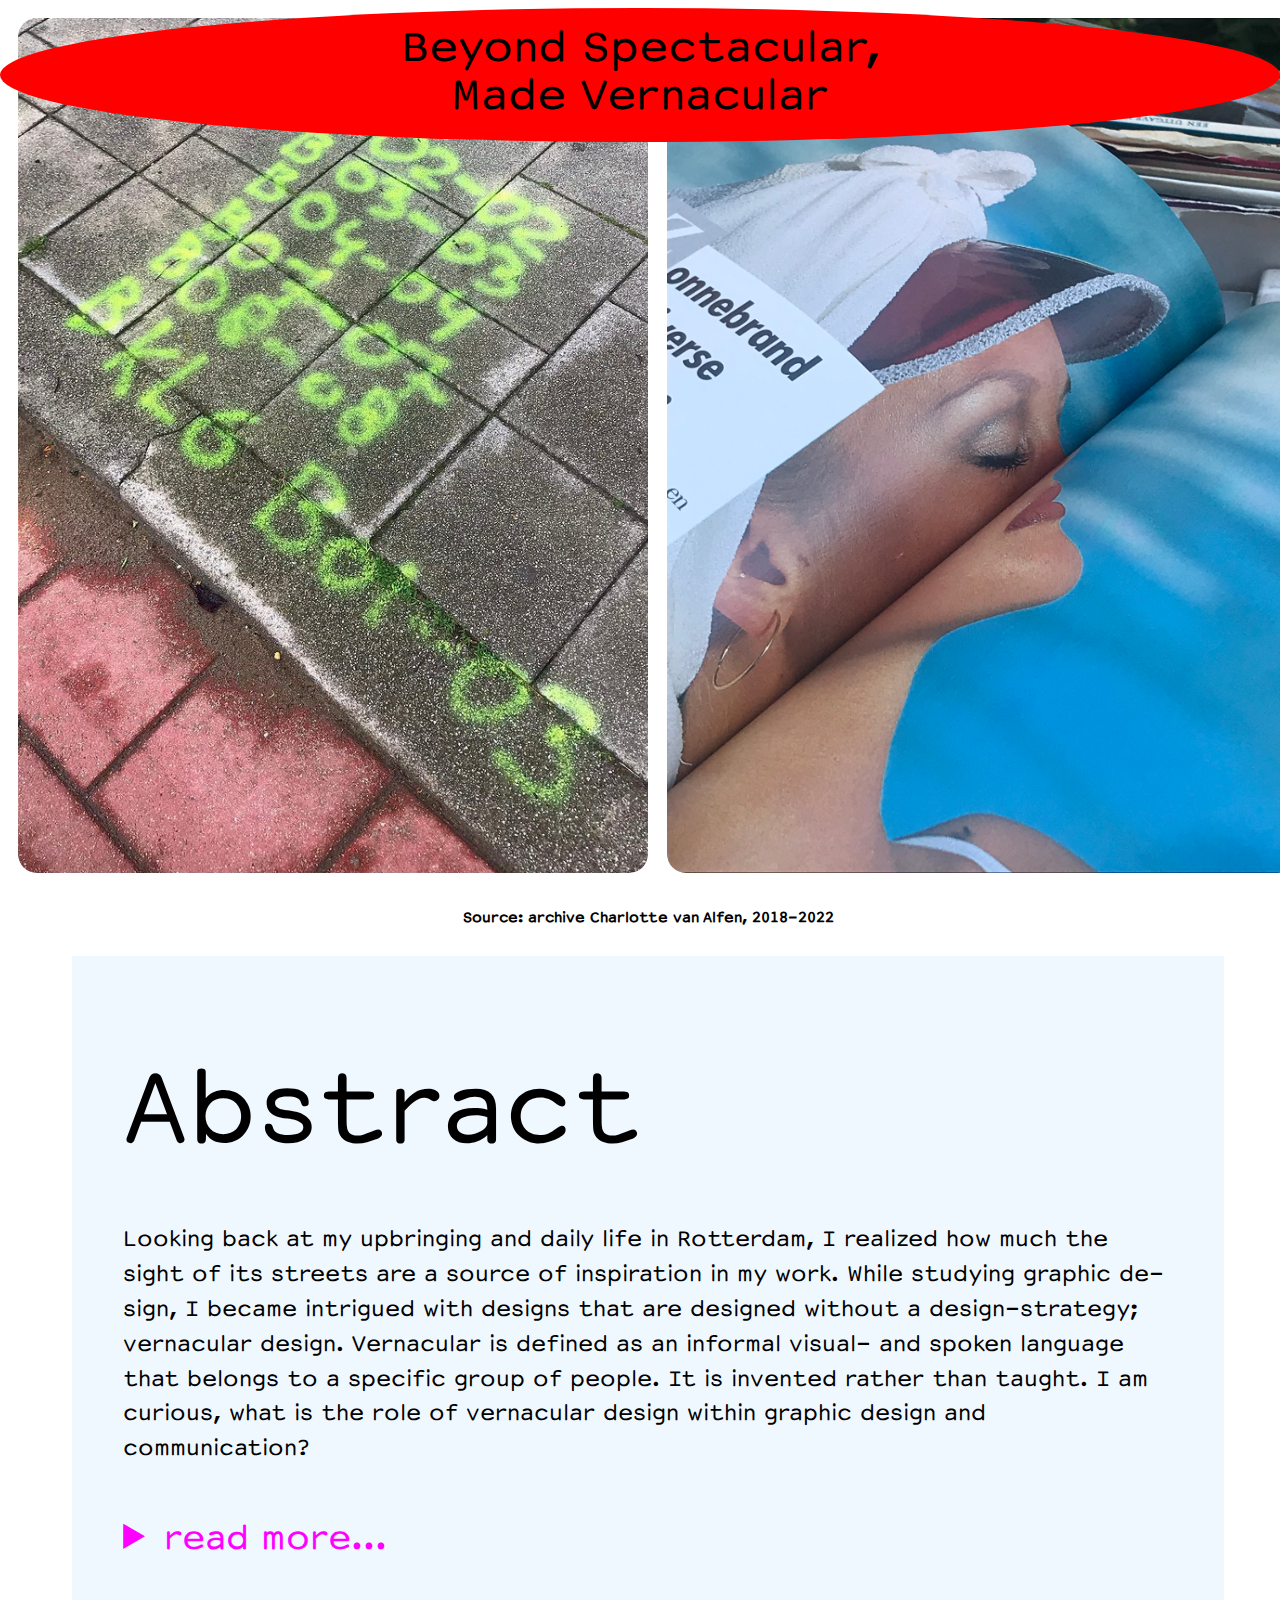
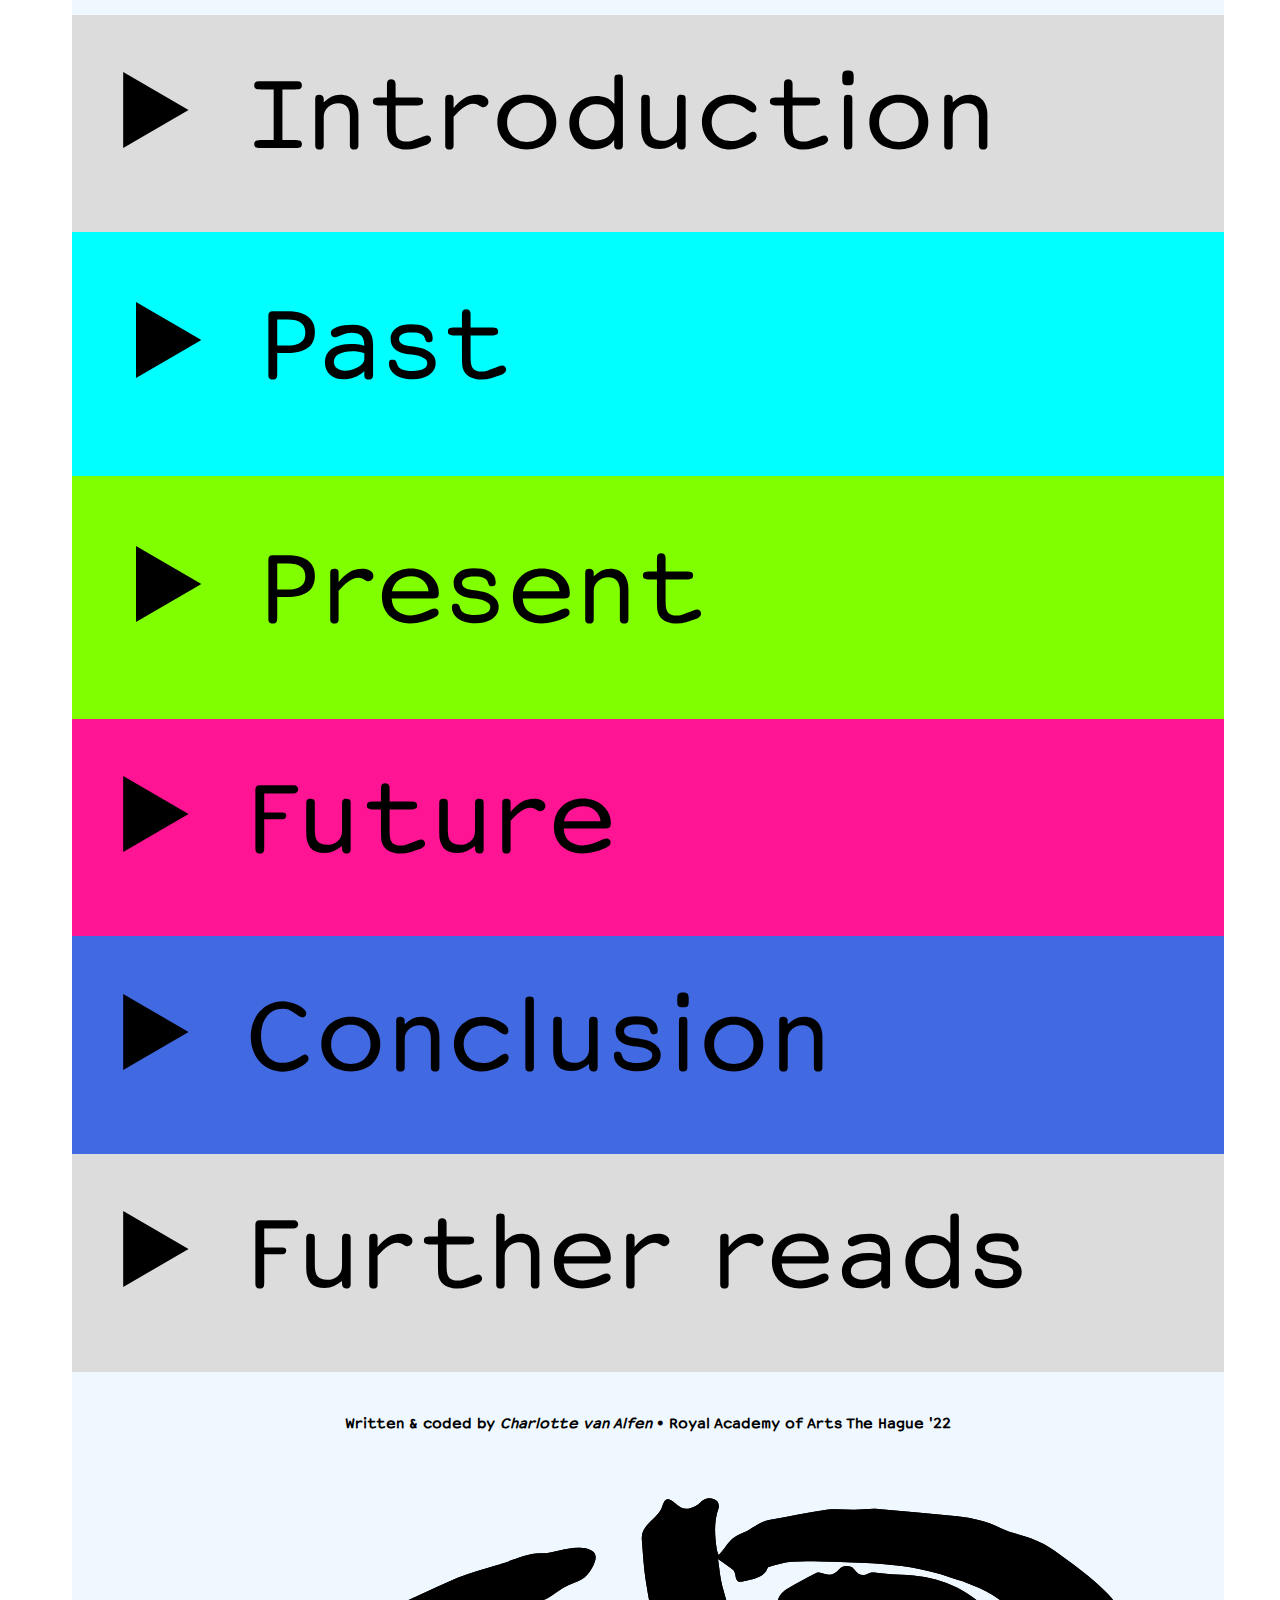
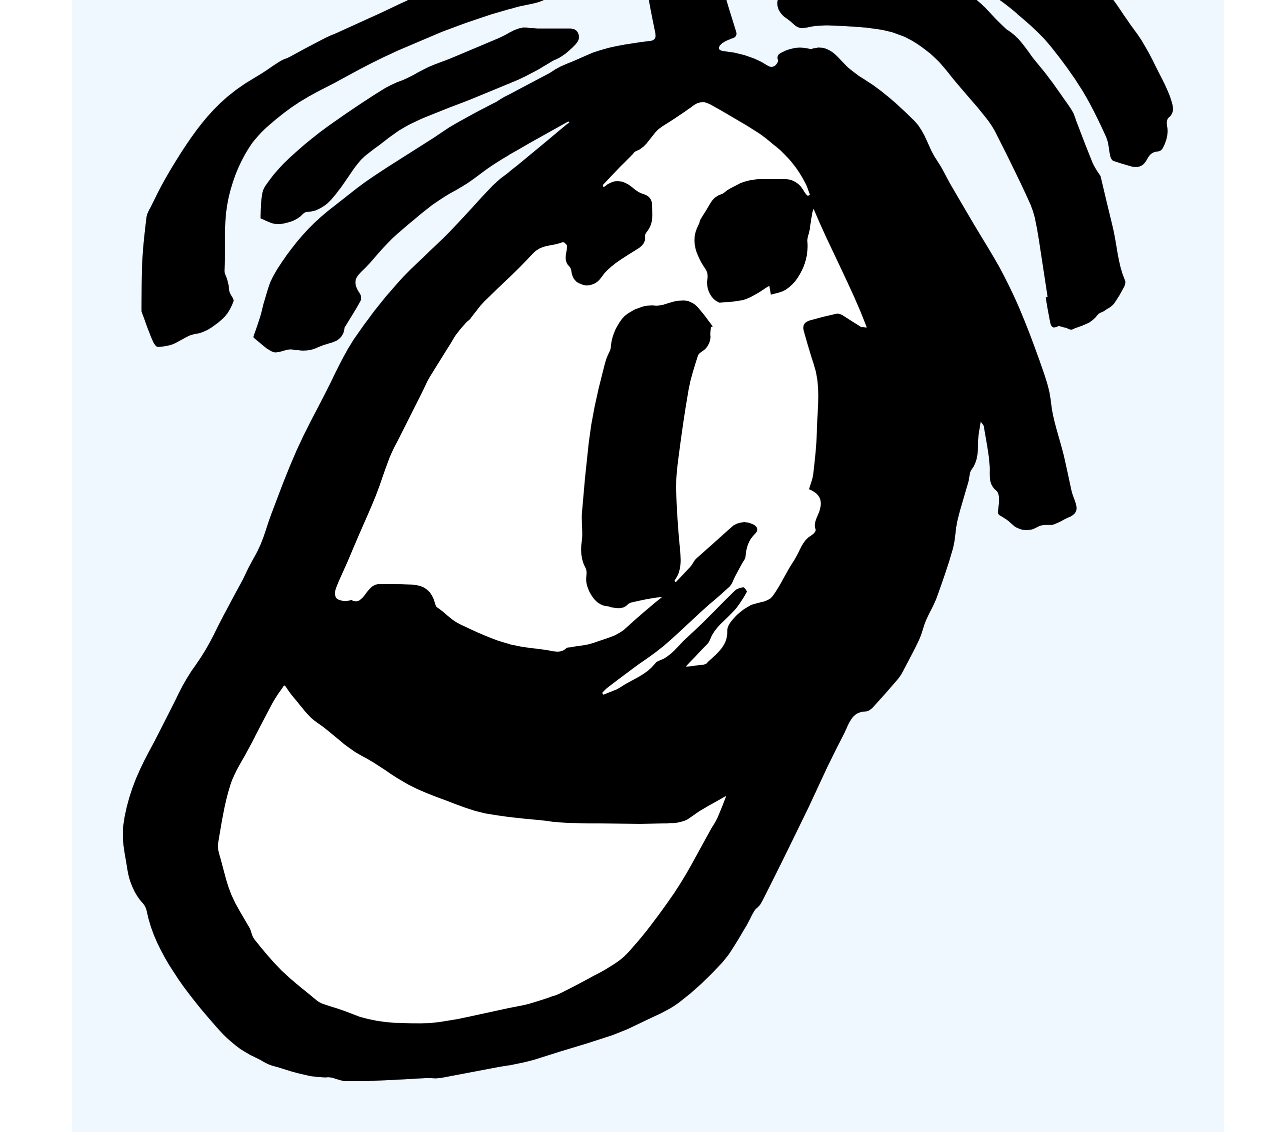
==== index.html @ 94c57c0c "update 6 april" ====
<html lang="en">

<head>
    <meta charset="UTF-8">
    <title>Beyond spectacular, made vernacular</title>
    <link rel="icon" type="image/x-icon" href="/content/images/logo.jpg">
    <link rel="stylesheet" href="thesiswebsite.css" type="text/css">
</head>

<body>

    <div class="page-wrapper">

        <div class="landing">
            <button class="landing-button" onclick="topFunction()">
                <h1 id="title">Beyond Spectacular, <br>Made Vernacular</h1>
            </button>

            <section>
                <div class="horizontal-snap">
                    <a href="#">
                        <div class="hs-bgimg" style="background-image: url(&#39;content/images/vernacular/IMG_2701.jpg&#39;);" alt="img1"></div>
                    </a>
                    <a href="#">
                        <div class="hs-bgimg" style="background-image: url(&#39;content/images/vernacular/IMG_0198.JPG&#39;);" alt="img1"></div>
                    </a>
                    <a href="#">
                        <div class="hs-bgimg" style="background-image: url(&#39;content/images/vernacular/nike.jpg&#39;);" alt="img1"></div>
                    </a>
                    <a href="#">
                        <div class="hs-bgimg" style="background-image: url(&#39;content/images/vernacular/IMG_9277.JPG&#39;);" alt="img1"loading="lazy"></div>
                    </a>
                    <a href="#">
                        <div class="hs-bgimg" style="background-image: url(&#39;content/images/vernacular/IMG_1499.JPG&#39;);" alt="img1"loading="lazy"></div>
                    </a>
                    <a href="#">
                        <div class="hs-bgimg" style="background-image: url(&#39;content/images/vernacular/IMG_4346kopie.JPG&#39;);" alt="img1" loading="lazy"></div>
                    </a>
                    <a href="#">
                        <div class="hs-bgimg" style="background-image: url(&#39;content/images/vernacular/schildpad.jpg&#39;);" alt="img1" loading="lazy"></div>
                    </a>
                </div>
                <h5>Source: archive Charlotte van Alfen, 2018-2022</h5>
            </section>
        </div>

        <main>

            <section id="abstract">
                <h2>Abstract</h2>
                <p>Looking back at my upbringing and daily life in Rotterdam, I realized
                    how much the sight of its streets are a source of inspiration in my
                    work. While studying graphic design, I became intrigued with designs
                    that are designed without a design-strategy; vernacular design.
                    Vernacular is defined as an informal visual- and spoken language that
                    belongs to a specific group of people. It is invented rather than
                    taught. I am curious, what is the role of vernacular design within
                    graphic design and communication?</p>
                <details class="is-read-more">
                    <summary>read more...</summary>
                    <p>In the form of letter to a fellow student I aim to invite the reader
                        to engage with the material. I start by analyzing developments in art
                        and design that led graphic designers to use vernacular in their work.
                        For this I use the International Film Festival Rotterdam (IFFR) poster
                        as a case-study. IFFR has been taking place in Rotterdam each year from
                        1972 until today. As an event that is leading for the city of Rotterdam
                        and with an archive of over 50 years of posters this seems a perfect
                        documentation of different visual era’s in graphic design. I see that
                        IFFR's campaign aims to motivate people to come to the festival. In
                        this context, vernacular functions as a tool for graphic designers to
                        reach a specific target audience. I notice a pattern of graphic
                        designers reaching towards the vernacular in periods of technical
                        development. Development of and broader accessibility of tools make them
                        to rethink their position as graphic designers.</p>
                        <p>Through a personal selection of contemporary graphic design projects,
                        I investigate which roles graphic designers take on when they use
                        vernacular for purposes beyond the aesthetic. I see that appropriating
                        mainstream vernacular is a way graphic designers can position themselves
                        as critics in the field. By making evident a vernacular, through
                        documentation and publicizing, graphic designers can take part in
                        celebrating a culture. On a more artistic level, graphic designers can
                        create new and poetic vernaculars by spotting visual languages that
                        happen coincidentally.</p>
                        <p>In the last chapter I start researching the vernacular of my own
                        surroundings. By sketching with the visual languages used in the
                        storefronts of my street, I realize using vernacular is a way for me to
                        preserve the parts of my surrounding that I feel carry its
                        authenticity.</p>
                    <p></p>
                </details>
            </section>

    <section id="introduction">
        <details>
            <summary>Introduction</summary>
            <p><strong>Last week my friend told me: “when I am with you, you
                constantly see design in things I would never see. For instance the
                bright yellow numbers construction workers spray paint on the pavement.
                I wouldn’t even see it, but because you took a picture of it I am seeing
                it everywhere now”.</strong></p>
                <p>Looking back at my upbringing and my daily life in Rotterdam, I
                realized how much the sight of its streets are a source of inspiration
                in my work. Here I encounter serendipitous designs everyday, that I keep
                in an archive on my phone. I am constantly busy looking around me,
                hunting for these little quirks or details in my surroundings. Things I
                find please my eye. Because I am a sucker for design. And since you are
                reading this, I assume you are too. am writing specifically to a first
                year graphic design student. in case you aren’t, feel free to explore my
                thesis all the same. In any case: I welcome you. Not that I am so much
                above you, I am also just getting started. And I can tell you: the more
                you learn the more you learn you don’t know anything. This thesis
                started as an attempt to understand something of graphic design, but
                failed miserably. It left me with more questions… but we’re in this
                together!</p>
                <p>When I was in your shoes four years ago, I started to notice these
                serendipitous designs. Looking back I think that was the combination of
                my voyeurism and learning “How Design Is Actually Done<a href="#fn1" class="footnote-ref" id="fnref1" role="doc-noteref"><sup>1</sup></a>”.
                In a surrounding with people who are all great designers - how lucky we
                both are - I started to become intrigued with designs that don’t feel
                “designed”; that have a certain rough, unpolished beauty. Designs which
                were made by people who, most likely, are not designers. Designs that
                are made vernacular.</p>
                <p>In “We’re Here To Be Bad” Tibor Kalman writes <em>“Vernacular is a
                slang, a language invented rather than taught. Vernacular design is a
                visual slang. More than that it’s design that is so familiar that we
                don’t really see it. Seeing the vernacular is seeing the invisible. It
                is looking at something commonplace - a yellow pencil, a metal folding
                chair- and falling in love<a href="https://voetnoten-charlotte.surge.sh/#fn2" class="footnote-ref" id="fnref2" role="doc-noteref"><sup>2</sup></a>”. </em>Kalman aims us to
                look at vernacular design not as an education, nor as a movement or
                style in design, but rather as a practical approach to designing. It is
                a direct supply of a design to the question of fixing one’s practical
                need. Often it is done locally, when a store hires a sign painter to
                paint their window-glass, or when the construction worker spray paints
                numbers on the pavement to locate where they placed their underground
                cables.</p>
                <p>But we are training to become professional designers. And it is
                exactly that paradox that makes vernacular design interesting to us. It
                has not been given rules, there is no good and no bad. And that is what
                is good about it. As individuals striving to become great designers, how
                can we learn from vernacular? Are there ways in which we are able to
                combine vernacular with strategy, as Hannah Montana would say; <em>the
                best of both worlds<a href="https://voetnoten-charlotte.surge.sh/#fn3" class="footnote-ref" id="fnref3" role="doc-noteref"><sup>3</sup></a>? </em>I am curious, what is the role
                of vernacular design in graphic design and communication?</p>
                <p>This summer I followed an internship at 75B in Rotterdam, where I had
                the opportunity to work on this years IFFR campaign. A project in which
                I saw the vernacular and the design worlds intermingle. IFFR has been
                taking place in Rotterdam each year from 1972 until today, and over the
                years has built up a reputation of placing political topics on the
                agenda. In their 2021-2024 report they write <em>“IFFR manifests itself
                as a ‘window to the world’, in which Rotterdam and the Netherlands open
                up to the world, and vice versa. In doing so, the festival offers space
                for intercultural dialogue and reflection in the city of Rotterdam. It
                stimulates the expansion of mutual understanding between cultures or the
                nuancing of existing prejudices - so important in today’s polarized
                climate<a href="https://voetnoten-charlotte.surge.sh/#fn4" class="footnote-ref" id="fnref4" role="doc-noteref"><sup>4</sup></a>.”</em>As an event that is leading
                for the city of Rotterdam and with an archive of over 50 years of
                posters this seems a perfect documentation for us to explore different
                visual era’s in graphic design.</p>
                <section class="footnotes footnotes-end-of-document" role="doc-endnotes">
                <hr>
                <ol>
                <li id="fn1" role="doc-endnote"><p>Personal slang for an education in
                design<a href="https://voetnoten-charlotte.surge.sh/#fnref1" class="footnote-back" role="doc-backlink">↩︎</a></p></li>
                <li id="fn2" role="doc-endnote"><p>Kalman, Tibor. <a class="external-link" href="https://readings.design/PDF/Kalman,%20Tibor%20and%20Karrie%20Jacobs%20—%20We%27re%20Here%20To%20Be%20Bad.pdf">‘We’re here to be Bad’.</a>
                Print Magazine. New York: Print Magazine. 1990. p.124.
                <a href="https://voetnoten-charlotte.surge.sh/#fnref2" class="footnote-back" role="doc-backlink">↩︎</a></p></li>
                <li id="fn3" role="doc-endnote"><p>DisneyMusicVEVO. <a class="external-link" href="https://www.youtube.com/watch?v=uVjRe8QXFHY">Hannah Montana -
                Best of Both Worlds.</a> Video. Youtube. 2010.
                <a href="https://voetnoten-charlotte.surge.sh/#fnref3" class="footnote-back" role="doc-backlink">↩︎</a></p></li>
                <li id="fn4" role="doc-endnote"><p>Redaction IFFR.
                <a class="external-link" href="https://cms.iffr.com/sites/default/files/2021-06/IFFR%20Meerjarenbeleidsplan%202021-2024_Gemeente_final.pdf">Meederjarenbeleidsplan IFFR 2021-2024.</a> Rotterdam: IFFR. 2021. p.&nbsp;4.
                <a href="https://voetnoten-charlotte.surge.sh/#fnref4" class="footnote-back" role="doc-backlink">↩︎</a></p></li>
                </ol>
                </section>
        </details>
    </section>

    <section id="chapter1">
        <details>
            <summary>Past</summary>
            <h3>Vernacular of the past: a case study of 6 periods of IFFR posters</h3>
            <p><strong>I chose six designers which I think most interestingly reflect
                graphic design’s development. Can we detect certain notions that caused
                graphic designers to turn to the vernacular?</strong></p>
                <h4>
                Punk Panthers: Evert Maliangkay
                </h4>
                <p>Let’s look at the very beginning of IFFR: the posters designed by
                    Evert Maliangkay. Maliangkay was born in Rotterdam in 1941, where he
                    studied at the Willem de Kooning Academy; graphic design by day, and
                    autonomous art by night<a href="#fn5" class="footnote-ref" id="fnref5" role="doc-noteref"><sup>5</sup></a>.</p>
                    <figure>
                        <img loading="lazy" src="content/images/IFFR/maliangkay3.jpg" alt="figure1" width="100%" height="auto">
                        <figcaption>First edition of IFFR and first poster designed by Evert Maliangkay, 1972. Source: <a class="external-link" href="https://onlinetouch.nl/iffr/iffr-100---50-posters-from-the-past?html=true#/0/">IFFR &amp; Stadsarchief Rotterdam</a></figcaption>
        
                        <img loading="lazy" src="content/images/IFFR/maliangkay1.jpg" alt="figure1" width="100%" height="auto">
                        <figcaption>3th edition designed by Evert Maliangkay, 1974. Source: <a class="external-link" href="https://onlinetouch.nl/iffr/iffr-100---50-posters-from-the-past?html=true#/0/">IFFR &amp; Stadsarchief Rotterdam</a></figcaption>
                
                        <img loading="lazy" src="content/images/IFFR/maliangkay2.jpg" alt="figure1" width="100%" height="auto">
                        <figcaption>4th edition designed by Evert Maliangkay, 1975. Source: <a class="external-link" href="https://onlinetouch.nl/iffr/iffr-100---50-posters-from-the-past?html=true#/0/">IFFR &amp; Stadsarchief Rotterdam</a></figcaption>
                    </figure>
                    <p>One year before Maliangkay was born, Rotterdam had been bombed. In
                        1940, during the German Luftwaffe in the Blitz of the Second World War,
                        almost the entire city center was destroyed. This led to the time period
                        of <em>‘wederopbouw:’,</em> which is the process of rebuilding and
                        re-organizing a broken city. We will find out how this particular
                        context shaped the work of the emerging designers during those years.
                        When we look at the posters designed by Maliangkay in 1974, what is
                        immediately striking is the use of collage. The collage technique, or
                        more broadly, do-it-yourself (DIY) graphic design, emerged after the
                        Second World War when new technologies had been invented that made the
                        production of construction materials much cheaper. For instance the
                        invention of the photocopier in 1959<a href="https://voetnoten-charlotte.surge.sh/#fn6" class="footnote-ref" id="fnref6" role="doc-noteref"><sup>6</sup></a>. Because of easier
                        access to tools and materials, anyone with access could now become an
                        artist or designer. Artists, people, anyone, could now pick up scissors,
                        glue and copy a fancy design. This showed you didn’t need to be a
                        professional to make a great design.</p>
                        <p>The collage technique was made famous by the punk movement, who
                            picked up this wave of DIY design to make underground zines. The punk
                            movement was a reaction to the period after the war from the youth who
                            wanted freedom, and radically started to rebel against any kind of rules
                            or authority<a href="https://voetnoten-charlotte.surge.sh/#fn7" class="footnote-ref" id="fnref7" role="doc-noteref"><sup>7</sup></a>. Collage technique was one of the
                            visual languages that embodied this break. More precisely: it embodied a
                            breaking with the formal design rules that were set by modernist
                            designers.</p>

            <h4>Griddy Gust: Gust Romijn</h4>
            <p>From edition 6 until 10, IFFR's poster has been designed by the
                Rotterdam artist and designer Gust Romijn. Gust Romijn was trained an
                architect, but started to work as a sculptor, painter and graphic
                artist<a href="https://voetnoten-charlotte.surge.sh/#fn8" class="footnote-ref" id="fnref8" role="doc-noteref"><sup>8</sup></a>.</p>
            <figure>
                <img loading="lazy" src="content/images/IFFR/romijn1.jpg" alt="figure1" width="100%" height="auto">
                <figcaption>7th edition designed by Gust Romijn, 1978. Source: <a class="external-link" href="https://onlinetouch.nl/iffr/iffr-100---50-posters-from-the-past?html=true#/0/">IFFR &amp; Stadsarchief Rotterdam</a></figcaption>

                <img loading="lazy" src="content/images/IFFR/romijn2.jpg" alt="figure1" width="100%" height="auto">
                <figcaption>8th edition designed by Gust Romijn, 1979. Source: <a class="external-link" href="https://onlinetouch.nl/iffr/iffr-100---50-posters-from-the-past?html=true#/0/">IFFR &amp; Stadsarchief Rotterdam</a></figcaption>
            </figure>
            <p>When we compare his posters to the posters designed by Maliangkay,
                Romijn’s designs look much more structured. That is mainly due to the
                text placement, that is set in straight lines. This is a clear influence
                of the use of a grid<a href="https://voetnoten-charlotte.surge.sh/#fn9" class="footnote-ref" id="fnref9" role="doc-noteref"><sup>9</sup></a>, introduced by the modernists.</p>
                <p>The modernist movement was a completely different response to the
                Second World War as we had seen from the punk movement. It was a
                response in which designers wanted to create clarity and order in the
                world through design. The design for an organization should have one
                strategy, so its outings would maintain coherence. One could create
                coherence by limiting the amount of choices in their design, in this
                case by using a grid. The grid was a sheet of paper with lines, placed
                under or on top of the design, on which text, image, and column
                measurements were decided<a href="https://voetnoten-charlotte.surge.sh/#fn10" class="footnote-ref" id="fnref10" role="doc-noteref"><sup>10</sup></a>.</p>
                <p>Another influence of the modernist movement visible in Romijn’s
                design is the use of less or only monotone color, and the reduction of
                photographic images to geometric shapes. These new design “rules” not
                only created coherence but also made it easier for designers to give
                specific instructions to printers. This gave way for production
                processes to be mechanized and up-scaled, and that didn’t go unnoticed.
                Soon large scaled organizations started to hire modernist graphic
                designers to look at their identity. Service providers like airline KLM
                or supermarket chain Albert Heijn employed design studios. A new genre
                in visual culture emerged; corporate identities.</p>
                <p>Corporate identities demanded a level of quality and skill that
                graphic designers (like us) could only learn through a formal design
                education. Where designers like Maliangkay rebelled against a corporate
                graphic world by refusing to work with technically developed tools,
                designers like Romijn kept up with the latest technical developments to
                be able to work for, or with, corporate institutions.</p>
            <p></p> 
            <h4>Rotterdamse Cowboys: Hard Werken</h4>
            <p>The third folks in line to design IFFR's poster were the members of
                Hard Werken. Hard Werken was a graphic design collective from Rotterdam,
                formed in the late 1970’s and became fairly famous in the 1980’s. They
                consisted out of Henk Elenga, Gerard Hadders, Tom van den Haspel, Rick
                Vermeulen, Kees de Gruiter and Willem Kars<a href="https://voetnoten-charlotte.surge.sh/#fn11" class="footnote-ref" id="fnref11" role="doc-noteref"><sup>11</sup></a>.</p>
            <figure>
                <img loading="lazy" src="content/images/IFFR/hardwerken2.jpg" alt="figure1" width="100%" height="auto">
                <figcaption>18th edition designed by Hard Werken, 1989. Source: <a class="external-link" href="https://onlinetouch.nl/iffr/iffr-100---50-posters-from-the-past?html=true#/0/">IFFR &amp; Stadsarchief Rotterdam</a></figcaption>
            
                <img loading="lazy" src="content/images/IFFR/hardwerken5.jpg" alt="figure1" width="100%" height="auto">
                <figcaption>21th edition designed by Hard Werken, 1992. Source: <a class="external-link" href="https://onlinetouch.nl/iffr/iffr-100---50-posters-from-the-past?html=true#/0/">IFFR &amp; Stadsarchief Rotterdam</a></figcaption>
            
                <img loading="lazy" src="content/images/IFFR/hardwerken6.jpg" alt="figure1" width="100%" height="auto">
                <figcaption>22th edition designed by Hard Werken, 1993. Source: <a class="external-link" href="https://onlinetouch.nl/iffr/iffr-100---50-posters-from-the-past?html=true#/0/">IFFR &amp; Stadsarchief Rotterdam</a></figcaption>
            
                <img loading="lazy" src="content/images/IFFR/hardwerken7.jpg" alt="figure1" width="100%" height="auto">
                <figcaption>23d edition designed by Hard Werken, 1994. Source: <a class="external-link" href="https://onlinetouch.nl/iffr/iffr-100---50-posters-from-the-past?html=true#/0/">IFFR &amp; Stadsarchief Rotterdam</a></figcaption>
            </figure>
            <p>In the designs they made for IFFR from 1986 until 1992, Hard Werken
                introduced staged photography to the poster. Gerard Hadders in an
                interview<a href="https://voetnoten-charlotte.surge.sh/#fn12" class="footnote-ref" id="fnref12" role="doc-noteref"><sup>12</sup></a> says the poster series are inspired
                by the pre-digital special effects that were used in movies in the
                1940’s. The tiger was built into a decor for each poster, which they
                would photograph into a poster. Different techniques were used: neon,
                hot metal, a flower bouquet or fake blood on pavement.</p>
                <p>Hard Werken identified themselves with the postmodern generation of
                designers. Postmodernism, as the term indicates, was formed after the
                modernist movement. More than it could be described as a movement in
                art, like modernism was, it could be described as a way of thinking
                about design. Where modernist designers had strong beliefs in the level
                quality you should achieve with your design, postmodern designers
                believed anything could be art. They didn’t believe in boundaries
                between that was seen as “high” and “low” art. Artists like Duchamp,
                which I don’t doubt you know, presented “found” objects like a toilet
                with a plate saying “fountain”, and that was then art. It rocked the art
                world.</p>
                <p>Hard Werken worked with found objects through staged photography. The
                use of staged photography represents an important part of the
                postmodernism philosophy. By presenting daily objects in a different
                context, postmodern designers aimed to imagine a new world within the
                already existing one. To re-imagine the daily, loose from the structures
                that bind us to reality. This utopian idea started with the Situationist
                movement in France, and can well be expressed with the quote
                &lt;em”&gt;Sous les pavés, la plage!”. Loosely translated to
                <em>“beneath the pavement the beach”,</em> a slogan used in Paris
                student revolts in May 1968. The slogan expressed the wish to
                <em>“imagine another world, where other possibilities and alternative
                ways of being and living existed —beyond the social and political
                structures that immerse us, beyond the artificiality of living in a the
                city<a href="https://voetnoten-charlotte.surge.sh/#fn13" class="footnote-ref" id="fnref13" role="doc-noteref"><sup>13</sup></a>”.</em></p>
                <p>At this time, Rotterdam was being rebuilt and growing into a one of
                Holland’s capital cities. The harbor developed itself to become Europe’s
                largest seaport, and gave way for large scaled organizations to house
                there. Within these rapidly changing surroundings, using vernacular was
                a way for postmodern designers to play with the given of reality. A
                search for freedom and new visual expressions.</p>
            <h4>Kisman and the Computer: Max Kisman</h4>
            <p>From 1996 until 2002, Max Kisman designed the festival poster. Kisman
                was born in Doetinchem, and studied typography, illustration, animation
                and graphic design at the AKI in Enschede and the Rietveld Academy in
                Amsterdam<a href="https://voetnoten-charlotte.surge.sh/#fn14" class="footnote-ref" id="fnref14" role="doc-noteref"><sup>14</sup></a>.</p>
            <figure>
                <img loading="lazy" src="content/images/IFFR/kisman1.jpg" alt="figure1" width="100%" height="auto">
                <figcaption>25th edition designed by Max Kisman, 1996. Source: <a class="external-link" href="https://onlinetouch.nl/iffr/iffr-100---50-posters-from-the-past?html=true#/0/">IFFR &amp; Stadsarchief Rotterdam</a></figcaption>

                <img loading="lazy" src="content/images/IFFR/kisman3.jpg" alt="figure1" width="100%" height="auto">
                <figcaption>27th edition designed by Max Kisman, 1998. Source: <a class="external-link" href="https://onlinetouch.nl/iffr/iffr-100---50-posters-from-the-past?html=true#/0/">IFFR &amp; Stadsarchief Rotterdam</a></figcaption>

                <img loading="lazy" src="content/images/IFFR/kisman5.jpg" alt="figure1" width="100%" height="auto">
                <figcaption>29th edition designed by Max Kisman, 2000. Source: <a class="external-link" href="https://onlinetouch.nl/iffr/iffr-100---50-posters-from-the-past?html=true#/0/">IFFR &amp; Stadsarchief Rotterdam</a></figcaption>
            </figure>
            <p>Looking at Kisman’s posters I find it hard to distinguish a use of
                vernacular. We could even say his poster series take a step away from
                the vernacular. Kisman was the first to introduce digital effects to the
                poster, before the computer became broadly accessible. The rise of the
                personal-computer in the late 1990’s gave way to designers to work with
                image and text in programs. In Kisman’s words <em>“The introduction of
                the computer showed that everything is malleable. Manipulable<a href="https://voetnoten-charlotte.surge.sh/#fn15" class="footnote-ref" id="fnref15" role="doc-noteref"><sup>15</sup></a>”.</em> The computer brought upon a
                new generation of graphic designers that mastered design programs and
                were able to design basically anything.</p>
                <p>Much later when the home computer became affordable for modal
                incomes, it became a tool for those who could afford a computer and who
                had the time to learn new skills to be able to design. Now
                <em>‘amateurs<a href="https://voetnoten-charlotte.surge.sh/#fn16" class="footnote-ref" id="fnref16" role="doc-noteref"><sup>16</sup></a>’</em> could reach the same quality
                work as designers. The level of quality that modernist graphic designers
                held for the profession, was being challenged. And with that, the idea
                of the graphic designer as a professional. When more people have access
                to the same tools that were once exclusive for you as a graphic
                designer, how could you still differentiate yourself within the
                discipline?</p>
            <h4>To Romanticize or not to romanticize: Ontwerpwerk</h4>
            <p>After Max Kisman, Ontwerpwerk was the first in line to design the
                IFFR poster. Ontwerpwerk started in 1986 as an advertisement and
                strategy bureau in The Hague<a href="https://voetnoten-charlotte.surge.sh/#fn17" class="footnote-ref" id="fnref17" role="doc-noteref"><sup>17</sup></a>. Nowadays they are
                with a team of 40 designers, digital experts and strategists, still
                operative from The Hague.</p>
            <figure>
                <img loading="lazy" src="content/images/IFFR/ontwerpwerk1.jpg" alt="figure1" width="100%" height="auto">
                <figcaption>31th edition designed by Ontwerpwerk, 2002. Source: <a class="external-link" href="https://onlinetouch.nl/iffr/iffr-100---50-posters-from-the-past?html=true#/0/">IFFR &amp; Stadsarchief Rotterdam</a></figcaption>

                <img loading="lazy" src="content/images/IFFR/ontwerpwerk2.png" alt="figure1" width="100%" height="auto">
                <figcaption>31th edition designed by Ontwerpwerk, 2002. Source: personal archive <a class="external-link" href="http://stephancsikos.nl/">Stephan Csikós</a></figcaption>
            </figure>
            <p>What I find particularly striking is Ontwerpwerk’s posters for the
                2002 IFFR campaign. For this edition they chose to showcase a selection
                of stores and restaurants in Rotterdam with the festival’s information
                and IFFR's logo by Max Kisman on top. In the first poster Ice Cream
                parlor Venezia is photographed, and in the second the African restaurant
                Mamma Essi. The idea behind this design was that everyone had to leave
                because the Film Festival had begun, says Stephan Csikós<a href="https://voetnoten-charlotte.surge.sh/#fn18" class="footnote-ref" id="fnref18" role="doc-noteref"><sup>18</sup></a>,
                former designer at Ontwerpwerk.</p>
                <p>It is interesting to see these poster compared to Kisman, in which
                Ontwerpwerk uses vernacular quite literally. This seems like a turning
                point, similar to the one we had seen before between the work of Romijn
                and that of Hard Werken. Is this turn the search of the Festival for a
                fresh voice? Or is this a pattern within the graphic design field? Could
                the turn to vernacular possibly be a response of graphic designers after
                periods of technical development? We have seen that technical
                developments and broader accessibility to tools made graphic designers
                to rethink their position, to wonder which role they want to take on
                within the discipline. Of course this is not set in stone, but an
                ongoing process that enfolds as you develop yourself as designer. I feel
                Tibor Kalman’s writings could offer us an interesting perspective of a
                graphic designer with a critical view towards the field: <em>“what is
                than the point of practicing graphic design? To try and unlearn design.
                To not design in ways corporations have taught us. And one way to do
                this, is to look at vernacular design<a href="https://voetnoten-charlotte.surge.sh/#fn19" class="footnote-ref" id="fnref19" role="doc-noteref"><sup>19</sup></a>”.
                </em></p>
                <p>With their photographs of Rotterdam’s of venues that show different
                cultural outings, Ontwerpwerk tries to addresses the inhabitants of
                Rotterdam through their collective identity. The collective identity
                that has grown over time to call itself multicultural. Rotterdam’s
                multicultural identity started to develop when the rebuilt of the city
                after the Second World War called for extra hands. Many guest workers
                came to the Netherlands to fill in the demand for work. Many guest
                workers, who had built a living in the Netherlands stayed and became
                citizens. Some saw the opportunity to earn an income by opening up small
                businesses or venues.</p>
                <p>These venues are one of the physical manifestations of the visual
                vernacular of a group people. By photographing them Ontwerpwerk aims to
                add another layer of cultural meaning to their posters. However, an
                important side note to the use of vernacular with specific cultural
                bound meanings- or uses is placed by Cuban designer Ernesto Oroza:
                <em>“Romanticizing aesthetics that are born from poverty and scarcity
                should be avoided. Vernacular should not be seen as an aesthetic
                practice - even though in my opinion it often has beauty - it should be
                seen as fixing one’s practical need with the tools one has<a href="https://voetnoten-charlotte.surge.sh/#fn20" class="footnote-ref" id="fnref20" role="doc-noteref"><sup>20</sup></a>”.</em> When working with
                vernacular, I try to be aware of my own position as a white Dutch
                graphic designer. Even though I have definitely forgot and will forget
                it many times. I try to contextualize a vernacular, in order to avoid
                painful missteps that could lead to appropriating or exotifying people
                with a different ethnic background than me.</p>
            <h4>Done with the schools: 75B</h4>
            <p>In 2008 design agency 75B took over the identity of IFFR. 75B was
                founded in 1997 by Robert Beckand, Rens Muis and Pieter Vos, who knew
                each other from studying graphic design at the Willem de Kooning Academy
                in Rotterdam. Nowadays the firm is run by Rens Muis and Pieter Vos,
                still operating from Rotterdam<a href="https://voetnoten-charlotte.surge.sh/#fn21" class="footnote-ref" id="fnref21" role="doc-noteref"><sup>21</sup></a>.</p>
            <figure>
                <img loading="lazy" src="content/images/IFFR/75b1.jpg" alt="figure1" width="100%" height="auto">
                <figcaption>38th edition designed by 75B, 2009. Source: <a class="external-link" href="https://onlinetouch.nl/iffr/iffr-100---50-posters-from-the-past?html=true#/0/">IFFR &amp; Stadarchief Rotterdam</a></figcaption>

                <img loading="lazy" src="content/images/IFFR/75b2.jpg" alt="figure1" width="100%" height="auto">
                <figcaption>40th edition designed by 75B, 2011. Source: <a class="external-link" href="https://onlinetouch.nl/iffr/iffr-100---50-posters-from-the-past?html=true#/0/">IFFR &amp; Stadarchief Rotterdam</a></figcaption>

                <img loading="lazy" src="content/images/IFFR/75b3.jpg" alt="figure1" width="100%" height="auto">
                <figcaption>41th edition designed by 75B, 2012. Source: <a class="external-link" href="https://onlinetouch.nl/iffr/iffr-100---50-posters-from-the-past?html=true#/0/">IFFR &amp; Stadarchief Rotterdam</a></figcaption>

                <img loading="lazy" src="content/images/IFFR/75b8.jpg" alt="figure1" width="100%" height="auto">
                <figcaption>42th edition designed by 75B, 2013. Source: <a class="external-link" href="https://onlinetouch.nl/iffr/iffr-100---50-posters-from-the-past?html=true#/0/">IFFR &amp; Stadarchief Rotterdam</a></figcaption>
            </figure>
        <p>In their second IFFR campaign they introduced the new logo and
            identity, which is still in use this day.In 75B’s posters we see
            different visual languages coming together. 75B is creating their own
            visual languages out of different vernacular aesthetics. The use of
            handwriting- and drawing is one of the ways in which they try to bring
            an intimate, playful feel to their posters. What also stands out to me
            is their 2013 poster series, in which the text they present on their
            posters indicate a person talking, as if it is a script for a movie.
            Through these techniques they try to give their campaign, quite
            literally, a personal voice; a vernacular.</p>
            <p>The time in which graphic designers nowadays are operating, is what
            Florian Cramer calls the “post-digital<a href="https://voetnoten-charlotte.surge.sh/#fn22" class="footnote-ref" id="fnref22" role="doc-noteref"><sup>22</sup></a>’
            era. This is the era in which graphic design has become a hybrid of
            “old” and “new” media. According to Rens Muis <em>“there are no schools
            in design anymore. You take whatever technique suits your idea, and use
            it<a href="https://voetnoten-charlotte.surge.sh/#fn23" class="footnote-ref" id="fnref23" role="doc-noteref"><sup>23</sup></a>”.</em> Through expansion of digital
            techniques such as social-media, we have access and knowledge about many
            different visual languages. 75B is using techniques that are supported
            by technology; the type and logo, combined with ones that can not (yet)
            be reached through technology; the writing of one’s hand.</p>
            <section class="footnotes footnotes-end-of-document" role="doc-endnotes">
            <hr>
            <ol>
    <li id="fn5" role="doc-endnote"><p>Van der Kamp, Henk. 
        <a class="external-link" href="https://www.kunsthandelhenkvanderkamp.com/gallery/index.php?main_page=product_reviews_info&amp;products_id=2094&amp;reviews_id=3310">
        Maliangkay, Evert Maliangkay.</a><a href="https://voetnoten-charlotte.surge.sh/#fnref5" class="footnote-back" role="doc-backlink">↩︎</a></p></li>
        
        <li id="fn6" role="doc-endnote"><p>Pater, Ruben. Capslock. Amsterdam:
        Valiz. 2021. p.&nbsp;331<a href="https://voetnoten-charlotte.surge.sh/#fnref6" class="footnote-back" role="doc-backlink">↩︎</a></p></li>
        
        <li id="fn7" role="doc-endnote"><p>Brophy, Philip. <a class="external-link" href="http://www.philipbrophy.com/projects/essaysA/postpunkgraphicdesign/essay.html">
        The Punk Explosion As Revolution.</a> 2019.<a href="https://voetnoten-charlotte.surge.sh/#fnref7" class="footnote-back" role="doc-backlink">↩︎</a></p></li>
       
        <li id="fn8" role="doc-endnote"><p>Redaction Artzuid. <a class="external-link" href="https://artzuid.nl/kunstenaars/gust-romijn/">Gust Romijn.</a><a href="https://voetnoten-charlotte.surge.sh/#fnref8" class="footnote-back" role="doc-backlink">↩︎</a></p></li>
       
        <li id="fn9" role="doc-endnote"><p>Huygen, Frederike. Modernism: In
        Print. Eindhoven: Lecturis. 2017. p.&nbsp;7.<a href="https://voetnoten-charlotte.surge.sh/#fnref9" class="footnote-back" role="doc-backlink">↩︎</a></p></li>
        
        <li id="fn10" role="doc-endnote"><p>Hollis, Richard. <a class="external-link" href="https://www.readingdesign.org/modernist-grid">THE MODERNIST GRID.</a><a href="https://voetnoten-charlotte.surge.sh/#fnref10" class="footnote-back" role="doc-backlink">↩︎</a></p></li>
        
        <li id="fn11" role="doc-endnote"><p>Furnée, Bettina &amp; Horton, Ian.
        Hard Werken - One For All. Contributors: Russ Bestley, Max Bruinsma,
        Tony Credland, Frits Gierstberg, Noor Mertens. Amsterdam: Valiz. 2018.
        p.&nbsp;20.<a href="https://voetnoten-charlotte.surge.sh/#fnref11" class="footnote-back" role="doc-backlink">↩︎</a></p></li>
        
        <li id="fn12" role="doc-endnote"><p>Sturt, Graham. <a class="external-link" href="https://medium.com/dutch-design-heroes/dutch-design-heroes-gerard-hadders-21b444ed1ab2">
        Dutch Design Heroes: Gerard Hadders.</a> 2018.<a href="https://voetnoten-charlotte.surge.sh/#fnref12" class="footnote-back" role="doc-backlink">↩︎</a></p></li>
        
        <li id="fn13" role="doc-endnote"><p>Knabb, Ken. Situationist
        International Anthology (Revised and Expanded Edition). Berkeley: Bureau
        of Public Secrets. 2007.<a href="https://voetnoten-charlotte.surge.sh/#fnref13" class="footnote-back" role="doc-backlink">↩︎</a></p></li>
        
        <li id="fn14" role="doc-endnote"><p>Redaction Beeld en Geluid Wiki. 
        <a class="external-link" href="https://wiki.beeldengeluid.nl/index.php/Max_Kisman">Max Kisman</a><a href="https://voetnoten-charlotte.surge.sh/#fnref14" class="footnote-back" role="doc-backlink">↩︎</a></p></li>
        
        <li id="fn15" role="doc-endnote"><p>Kisman, Max. Interview. Conducted by
        Charlotte van Alfen, 19 January 2022.<a href="https://voetnoten-charlotte.surge.sh/#fnref15" class="footnote-back" role="doc-backlink">↩︎</a></p></li>
        
        <li id="fn16" role="doc-endnote"><p><em>“The word amateur is often used
        pejoratively in design. For instance, when design work lacks a certain
        quality or longevity. The word amateur comes from the Latin amator,
        which means lover. These passionate roots reveal that amateurs are
        individuals who enjoy what they do, whether they are being paid or
        not.”</em> Pater, Ruben. Capslock. “The designer as Amateur”.
        p.&nbsp;319-320.<a href="https://voetnoten-charlotte.surge.sh/#fnref16" class="footnote-back" role="doc-backlink">↩︎</a></p></li>
       
        <li id="fn17" role="doc-endnote"><p>Redaction Ontwerpwerk. Over Ons.
        ontwerpwerk.nl. Consulted on 20 January 2022.<a class="external-link" href="https://www.ontwerpwerk.nl/over-ons">https://www.ontwerpwerk.nl/over-ons</a><a href="https://voetnoten-charlotte.surge.sh/#fnref17" class="footnote-back" role="doc-backlink">↩︎</a></p></li>
        
        <li id="fn18" role="doc-endnote"><p>Kalman, Tibor. 
        <a class="external-link" href="https://readings.design/PDF/Kalman,%20Tibor%20and%20Karrie%20Jacobs%20—%20We%27re%20Here%20To%20Be%20Bad.pdf">‘We’re here to be Bad’.</a>
        Print Magazine. New York: Print Magazine. 1990. p.126.<a href="https://voetnoten-charlotte.surge.sh/#fnref18" class="footnote-back" role="doc-backlink">↩︎</a></p></li>
        
        <li id="fn19" role="doc-endnote"><p>Csikós, Stephan. E-mail contact.
        Conducted by Charlotte van Alfen. 19 January, 2022<a href="https://voetnoten-charlotte.surge.sh/#fnref19" class="footnote-back" role="doc-backlink">↩︎</a></p></li>
       
        <li id="fn20" role="doc-endnote"><p>Oroza, Ernesto. 
        <a class="external-link" href="https://www.ernestooroza.com/category/writings-interviews/">Interviews & Writings.</a> 2018.<a href="https://voetnoten-charlotte.surge.sh/#fnref20" class="footnote-back" role="doc-backlink">↩︎</a></p></li>
       
        <li id="fn21" role="doc-endnote"><p>Vos, Pieter and Muis, Rens. Arab
        Spring &amp; Aaron Winter. Rotterdam: Nai010 Uitgevers/Publishers.
        2013.<a href="https://voetnoten-charlotte.surge.sh/#fnref21" class="footnote-back" role="doc-backlink">↩︎</a></p></li>
        
        <li id="fn22" role="doc-endnote"><p>Cramer, Florian. 
        <a class="external-link" href="http://lab404.com/142/cramer.pdf.">‘WHAT IS POST-DIGITAL?’.</a>
        Aarhus: APRJA Volume 3, Issue 1. 2014. p.&nbsp;13.<a href="https://voetnoten-charlotte.surge.sh/#fnref22" class="footnote-back" role="doc-backlink">↩︎</a></p></li>
       
        <li id="fn23" role="doc-endnote"><p>Muis, Rens. Interview. Conducted by
        Charlotte van Alfen, 10 January, 2022.<a href="https://voetnoten-charlotte.surge.sh/#fnref23" class="footnote-back" role="doc-backlink">↩︎</a></p></li>
</ol>
</section>
        </details>
    </section> 

    <section id="chapter2">
        <details>
            <summary>Present</summary>
            <h3>Vernacular of the present: 5 contemporary graphic designers working with vernacular</h3>
            <p><strong>One of the main purposes IFFR's campaign fulfills, is to
                motivate people to attend the festival. We have seen throughout our
                case-study, that the use of vernacular in this regard has often been one
                of aesthetics. What happens when vernacular is used for a different
                purpose? Which roles do graphic designers take on then? Let’s try to
                find out through this personal selection of contemporary graphic design
                projects.</strong></p>
            <figure>
                <img loading="lazy" src="content/images/h2/75B_breda1.jpg" alt="figure1" width="100%" height="auto">
                <figcaption>Contribution to the mupi project by  <a class="external-link" href="https://www.75b.nl/">75B</a>
                </figcaption>
                
                <img loading="lazy" src="content/images/h2/75B_breda2.jpg" alt="figure1" width="100%" height="auto">
                <figcaption>Contribution to the mupi project by  <a class="external-link" href="https://www.75b.nl/">75B</a>
                </figcaption>
                </figure>
                <p>As much as graphic designers can use vernacular to address a specific
                    group, the same can be done but then to criticize a specific group. More
                    specifically: graphic designers can use their position and knowledge of
                    design to detect marketing strategies of (large scaled) organizations,
                    and possibly make other people aware of them. By combining two marketing
                    strategies with opposed goals, 75B turn both communications against
                    itself, creating an ironic message<a href="https://voetnoten-charlotte.surge.sh/#fn24" class="footnote-ref" id="fnref24" role="doc-noteref"><sup>24</sup></a>.</p>
            <figure>
                <img loading="lazy" src="content/images/h2/yuriveerman1.jpg" alt="figure1" width="100%" height="auto">
                    <figcaption>Who owns the city? by <a class="external-link" href="https://yuriveerman.nl/">Yuri Veerman</a></figcaption>
                
                <img loading="lazy" src="content/images/h2/yuriveerman2.jpg" alt="figure1" width="100%" height="auto">
                <figcaption>Posterseries by <a class="external-link" href="https://yuriveerman.nl/">Yuri Veerman</a></figcaption>
            </figure>
            <p>Another graphic designer that takes on the role of critic in
                designing with vernacular, is Yuri Veerman. Here he uses the visual
                language of mass manufacturers and political parties to transmit his own
                messages. By using vernacular that has become mainstream, graphic
                designers can its familiarity as a tool to attract the attention of
                their viewer.</p>
            <figure>
                <img loading="lazy" src="content/images/h2/hardworkinggoodlooking1.jpg" alt="figure1" width="100%" height="auto">
                <figcaption>Archival material by <a class="external-link" href="http://hardworkinggoodlooking.com/">Hardworking Goodlooking</a></figcaption>
                
                <img loading="lazy" src="content/images/h2/hardworkinggoodlooking2.jpg" alt="figure1" width="100%" height="auto">
                <figcaption>Publication by <a class="external-link" href="http://hardworkinggoodlooking.com/">Hardworking Goodlooking</a></figcaption>
            </figure>
            <p>Rather than using vernacular for designing, Hardworking Goodlooking
                makes a practice out of researching a specific vernacular. They do this
                by carefully documenting it, and then by working together with local
                designers, to make small scale publications. Through publicizing, they
                aim to transmit this knowledge. By making evident a vernacular, as
                Hardworking Goodlooking does, we graphic designers can play a part in
                celebrating a culture. Hardworking Goodlooking takes on the role of
                researcher and collaborator in using vernacular<a href="https://voetnoten-charlotte.surge.sh/#fn25" class="footnote-ref" id="fnref25" role="doc-noteref"><sup>25</sup></a>.</p>
            <figure>
                <img loading="lazy" src="content/images/h2/helmutsmits1.jpg" alt="figure1" width="100%" height="auto">
                <figcaption>Paddling Pool Fountain by <a class="external-link" href="http://helmutsmits.nl/work/paddling-pool-fountain">Helmut Smits</a></figcaption>

                <img loading="lazy" src="content/images/h2/helmutsmits2.jpg" alt="figure1" width="100%" height="auto">
                <figcaption>Nascar by <a class="external-link" href="http://helmutsmits.nl/work/nascar">Helmut Smits</a></figcaption>
            </figure>
            <p>The next designer is working with the physical manifestations of
                vernacular design. Helmut Smits uses vernacular objects as contemporary
                <em>found objects</em>. By reshaping their known forms into new objects,
                he aims to rethink the meaning of those objects in our daily life. Smits
                takes on a more fine arts approach to working with vernacular.</p>
            <figure>
                <img loading="lazy" src="content/images/h2/schevepalen.jpg" alt="figure1" width="100%" height="auto">
                <figcaption>Scheve Palen by <a class="external-link" href="https://www.instagram.com/schevepalen/">Onno Blase</a></figcaption>
            </figure>
            <p>In his project “Scheve Palen” or “Slammed Posts” Onno Blase looks at
                the street with a poetic eye. He notices a visual language that is
                coincidental. Blase says “It’s super simple idea and a maniacal project.
                I hope it brings a smile to your face. I hope it makes you look around
                more when you’re walking or cycling through your city, and observe what
                you see<a href="https://voetnoten-charlotte.surge.sh/#fn26" class="footnote-ref" id="fnref26" role="doc-noteref"><sup>26</sup></a>.” Designers like Onno Blase and
                Helmut Smits transform the daily activity of vision itself into a more
                self-conscious activity. To not only see the world, but see the beauty,
                humor or what so ever in everyday things. It is interesting to see in
                Blase’s project that vernacular has been taking on a digital dimension.
                By sharing these findings on Instagram Slammed Posts turned into a
                collaborative project between Blase and his followers, creating a sense
                of community. A poetic and communal approach to working with
                vernacular.</p>
                <section class="footnotes footnotes-end-of-document" role="doc-endnotes">
                <hr>
                <ol>
                    <li id="fn24" role="doc-endnote"><p>Also known as détournement: turning
                        the meaning of slogans and logos against their advertisers or the
                        political status quo. Source: Debord, Guy. 
                        <a class="external-link" href="http://www.bopsecrets.org/SI/detourn.htm">A user’s guide to detournement.</a>
                        Les Lèvres Nues #8.1956.<a href="https://voetnoten-charlotte.surge.sh/#fnref24" class="footnote-back" role="doc-backlink">↩︎</a></p></li>
                        
                        <li id="fn25" role="doc-endnote"><p>Pater, Ruben. Capslock. Amsterdam:
                        Valiz. 2021. p.&nbsp;334<a href="https://voetnoten-charlotte.surge.sh/#fnref25" class="footnote-back" role="doc-backlink">↩︎</a></p></li>
                        
                        <li id="fn26" role="doc-endnote"><p>Ekker, Jan Pieter and Subasi, Iffet.
                        <a class="external-link" href="https://www.ad.nl/rotterdam/naar-de-fotos-van-onno-blase-moet-je-twee-keer-kijken-wat-staat-nou-recht-en-wat-scheef~a46a4990/">
                        Naar de foto’s van Onno Blase moet je twee keer kijken; wat staat nou recht en wat scheef?.</a> 2020.<a href="https://voetnoten-charlotte.surge.sh/#fnref26" class="footnote-back" role="doc-backlink">↩︎</a></p></li>
                </ol>
                </section>
        </details>
    </section>

    <section id="chapter3">
        <details>
            <summary>Future</summary>
            <h3>Vernacular of the future: how about my neighborhood?</h3>
            <p><strong>While writing this thesis I realized researching vernacular
                can’t only be done by analyzing the work of designers… I decided to
                investigate the vernacular of my own surroundings, starting in my
                neighborhood.</strong></p>
            <figure>
                <img loading="lazy" src="content/images/vernacular/IMG_1704.JPG" alt="figure1" width="100%" height="auto">
                <figcaption>Source: Charlotte van Alfen, 2022</figcaption>
            </figure>
            <p>I have been living on the Admiraal de Ruyterweg for almost five years
                now. I have seen the local bridal store go, and a big, polished
                <em>Appie<a href="https://voetnoten-charlotte.surge.sh/#fn27" class="footnote-ref" id="fnref27" role="doc-noteref"><sup>27</sup></a></em>take its place. I have seen the
                elderly moving out of apartments next to mine, and young, urban,
                professionals, moving in. The process of gentrification<a href="https://voetnoten-charlotte.surge.sh/#fn28" class="footnote-ref" id="fnref28" role="doc-noteref"><sup>28</sup></a>
                has played out before my eyes, and when I imagine my neighborhood in 20
                years I only see this developing further. This doesn’t sound so nice
                does it, <em>hé<a href="https://voetnoten-charlotte.surge.sh/#fn29" class="footnote-ref" id="fnref29" role="doc-noteref"><sup>29</sup></a></em>?</p>
                <p>That is why I started to look at the local places that are still
                    there. The places that bring a sense of identity to my neighborhood.</p>
                <figure>
                    <img loading="lazy" src="content/images/vernacular/IMG_1759.JPG" alt="figure1" width="100%" height="auto">
                    <figcaption>Source: Charlotte van Alfen, 2022</figcaption>
                </figure>
                <p>What I found interesting to see in many of the designs of
                storefronts, is the use of certain symbols, that you could say are
                universal in their use. I kept spotting these symbols, and it appealed
                to me that fairly some stores creatively combined different ones.
                Creating very specific, personal meanings.</p>
                <figure>
                    <img loading="lazy" src="content/images/vernacular/dokter.jpg" alt="figure1" width="100%" height="auto">
                    <figcaption>Source: Charlotte van Alfen, 2022</figcaption>
                </figure>
            <p>I started to sketch with the designs of these window sights, trying
                to see if I could gain more knowledge over these visual languages by
                using them myself.</p>
                <figure>
                    <img loading="lazy" src="content/images/vernacular/archief vernacular.jpg" alt="figure1" width="100%" height="auto">
                    <figcaption>Source: Charlotte van Alfen, 2022</figcaption>
                    <img loading="lazy" src="content/images/vernacular/archief vernacular2.jpg" alt="figure1" width="100%" height="auto">
                    <figcaption>Source: Charlotte van Alfen, 2022</figcaption>
                </figure>
                <p>During this process I often thought back to Oroza: <em>“Romanticizing
                    aesthetics that are born from poverty and scarcity should be avoided -
                    it should be seen as fixing one’s practical need with the tools one
                    has”. </em>I felt a bit obliged to make these sketches. With my expensive laptop and my design education,
                    what was I trying to achieve? At first the
                    sketching felt a bit aimless, to be honest. However, when I went back to
                    my Instagram archive, I started to understand. The capturing of
                    small details, quirky edges and smirky stains that I have been doing, are an attempt to understand my surroundings.
                    They are a hunting towards the authentic parts of a place. The parts that give a place its identity.</p>
                    <figure>
                        <img loading="lazy" src="content/images/vernacular/IMG_4346kopie.JPG" alt="figure1" width="100%" height="auto">
                        <figcaption>Source: Charlotte van Alfen, 2022</figcaption>
                    </figure>
                    <p> I saw that I especially do it in the
                    places I feel are getting too ‘clean’, like my neighborhood that is
                    getting gentrified or in case of my Instagram, social media platforms
                    that are getting cleaned by algorithms. These subtle changes will
                    unconsciously change your view of the world. What do we lose when an
                    <em>appie</em> replaces the local supermarket? And in 20 years, will I
                    still be able to see spray painted numbers on the pavement, and feel the
                    tingle to design a poster?</p>
                    <p>Our surroundings are changing so rapidly, but to notice these things
                        is important. It is the first step in lending a voice to your
                        surrounding. These pictures are the evidence of my surrounding speaking to me,
                        let them speak to you.</p>
                        <figure>
                            <img loading="lazy" src="content/images/vernacular/schildpad.jpg" alt="figure1" width="100%" height="auto">
                            <figcaption>Source: Charlotte van Alfen, 2022</figcaption>
                       
                            <img loading="lazy" src="content/images/vernacular/IMG_1499.JPG" alt="figure1" width="100%" height="auto">
                            <figcaption>Source: Charlotte van Alfen, 2022</figcaption>
                        
                            <img loading="lazy" src="content/images/vernacular/IMG_9277.JPG" alt="figure1" width="100%" height="auto">
                            <figcaption>Source: Charlotte van Alfen, 2022</figcaption>
                        
                            <img loading="lazy" src="content/images/vernacular/IMG_2701.jpg" alt="figure1" width="100%" height="auto">
                            <figcaption>Source: Charlotte van Alfen, 2022</figcaption>
                        </figure>
                        <section class="footnotes footnotes-end-of-document" role="doc-endnotes">
                        <hr>
                        <ol>
                            <li id="fn27" role="doc-endnote"><p>Dutch vernacular for Albert Heijn<a href="https://voetnoten-charlotte.surge.sh/#fnref27" class="footnote-back" role="doc-backlink">↩︎</a></p></li>
                                <li id="fn28" role="doc-endnote"><p>Gentrification is is the process of
                                renovating or upgrading of a neighborhood to make it attractive to
                                wealthy new residents (usually ‘yuppen’). This process often leads to
                                expulsion of the original inhabitants, often of lower classes, by
                                increase of the property prices and rents. (Source: <a href="https://en.wikipedia.org/wiki/Gentrification">‘Gentrification’.
                                Wikipedia.</a>)
                                <a href="https://voetnoten-charlotte.surge.sh/#fnref28" class="footnote-back" role="doc-backlink">↩︎</a></p></li>
                                <li id="fn29" role="doc-endnote"><p>Dutch vernacular for “right?”<a href="https://voetnoten-charlotte.surge.sh/#fnref29" class="footnote-back" role="doc-backlink">↩︎</a></p></li>
                        </ol>
                        </section>
        </details>
    </section>

    <section id="conclusion">
        <details>
            <summary>Conclusion</summary>
            <p>We’re arriving where we started. With both our interests in a
                designing as a response to the world around us. By looking, by living,
                and by making. In the end, vernacular, communication and social
                relations are inextricably connected. What kind of advertisements do you
                have in your Instagram feed, what kind of products do you have in your
                fridge, or even, what kind of texts did you receive today?</p>
                <p>Vernacular is all about belonging to a place and to a specific group.
                Although we have to watch out not to romanticize the use of design that
                is born out of necessity, we have seen that the use of vernacular is a
                rich and valuable source within graphic design and communication. What
                would happen if we would design a vernacular for ourselves? What
                audience would we belong to? What are the things that are important for
                you, or me? And what could be the voice of that? As graphic designers,
                as communicators and creators of identity, we have a role to allow space
                for the identity of the local. Because for me it’s the little gestures
                that make me feel like I’m at home. I hope I have inspired you to look
                around, perhaps in your own neighborhood. And you might even design a
                poster, who knows! Let’s use our skill. Let’s do what we’re good at, and
                design something <em>beyond spectacular, made vernacular.</em></p>
        </details>
    </section>

    <section id="furtherreads">
        <details>
            <summary>Further reads</summary>
            <p><i>*if you are a Dutch speaking student I highly recommend reading the
                MORF magazine, collections
                of entertaining and accessible design essays.(<a class="external-link" href="https://premsela.hetnieuweinstituut.nl/morf">https://premsela.<br>hetnieuweinstituut.nl/morf</a>)</i></p>
                <h4>Introduction</h4>
                <p>Redaction IFFR. Meederjarenbeleidsplan IFFR 2021-2024. Rotterdam:
                IFFR. 2021. Consulted on 10 December, 2022.
                <a class="external-link" href="https://cms.iffr.com/sites/default/files/2021-06/IFFR%20Meerjarenbeleidsplan%202021-2024_Gemeente_final.pdf">https://cms.iffr.com/sites/default/<br>files/2021-06/IFFR%20Meerjaren<br>beleidsplan%202021-2024_<br>Gemeente_final.pdf</a></p>
                <p>Kalman, Tibor. ‘We’re here to be Bad’. Print Magazine. New York:
                Print Magazine. 1990. Consulted on 25 February, 2022.
                <a class="external-link" href="https://readings.design/PDF/Kalman%20Tibor%20and%20Karrie%20Jacobs%20%E2%80%94%20We%27re%20Here%20To%20Be%20Bad.pdf">https://readings.design/PDF/Kalman%<br>20Tibor%20and%20Karrie%20Jacobs%<br>20—%20We%27re%20Here%20To%<br>20Be%20Bad.pdf</a></p>
                <p>DisneyMusicVEVO. Hannah Montana - Best of Both Worlds. Video.
                Youtube. 2010. Consulted on 20 March, 2022.<a class="external-link" href="https://www.youtube.com/watch?v=uVjRe8QXFHY">
                https://www.youtube.com/watch?v=uVjRe8QXFHY</a></p>
                <h4>Vernacular of the past</h4>
                <p>International Film Festival Rotterdam and Stadsarchief Rotterdam. 50
                Posters from the Past. Consulted on 10 December 2021.<a class="external-link" href="https://iffr.com/en/IFFR-100/50-posters-past">
                https://iffr.com/en/IFFR-100/50-posters-past</a></p>
                <p>Van der Kamp, Henk. Maliangkay, Evert Maliangkay [2007396].
                kunsthandelhenkvanderkamp.com Consulted on 13 December 2021.<a class="external-link" href="https://www.kunsthandelhenkvanderkamp.com/gallery/index.php?main_page=product_reviews_info&amp;products_id=2094&amp;reviews_id=3310">
                https://www.kunsthandelhenkvander<br>kamp.com/gallery/index.php?main_<br>page=product_reviews_info&amp;products<br>_id=2094&amp;reviews_id=3310</a></p>
                <p>Pater, Ruben. Capslock. Amsterdam: Valiz. 2021.</p>
                <p>Brophy, Philip. The Punk Explosion As Revolution. Philipbrophy.com.
                Consulted on 13 December, 2021.<a class="external-link" href="http://www.philipbrophy.com/projects/essaysA/postpunkgraphicdesign/essay.html">
                http://www.philipbrophy.com/projects<br>/essaysA/postpunkgraphicdesign/<br>essay.html</a></p>
                <p>Redaction Artzuid. Gust Romijn. artzuid.nl. Consulted on 13 December,
                2021. <a class="external-link" href="https://artzuid.nl/kunstenaars/gust-romijn/-">https://artzuid.nl/kunstenaars/gust-romijn/</a></p>
                <p>Huygen, Frederike. Modernism: In Print. Eindhoven: Lecturis.
                2017.</p>
                <p>Wim Crouwel Modernist. Dir. Reitsma, Lex. Perf. Crouwel, Wim.
                Hilversum: NPO. 2019.
                <a class="external-link" href="https://www.2doc.nl/documentaires/series/2doc/2019/oktober/wim-crouwel-modernist.html">https://www.2doc.nl/documentaires/<br>series/2doc/2019/oktober/wim-crouwel-modernist.html</a></p>
                <p>Hollis, Richard. THE MODERNIST GRID. Readingdesign.org. Consulted on
                20 January 2022. <a class="external-link" href="https://www.readingdesign.org/modernist-grid">https://www.readingdesign.org/<br>modernist-grid</a></p>
                <p>Furnée, Bettina &amp; Horton, Ian. Hard Werken - One For All.
                Contributors: Russ Bestley, Max Bruinsma, Tony Credland, Frits
                Gierstberg, Noor Mertens. Amsterdam: Valiz. 2018.</p>
                <p>Sturt, Graham. Dutch Design Heroes: Gerard Hadders. Medium.com.
                Consulted on 20 December 2021.<a class="external-link" href="https://medium.com/dutch-design-heroes/dutch-design-heroes-gerard-hadders-21b444ed1ab2">
                https://medium.com/dutch-design-heroes/dutch-design-heroes-gerard-hadders-21b444ed1ab2</a></p>
                <p>Debord, Guy. The Society of the Spectacle. London: Rebel Press.
                1992.</p>
                <p>Knabb, Ken. Situationist International Anthology (Revised and
                Expanded Edition). Berkeley: Bureau of Public Secrets. 2007.</p>
                <p>Constant. Another City for Another Life. Internationale
                Situationniste #3. 1959. Found on Bopsecrets.org. Consulted on 25
                February 2022. <a class="external-link" href="http://www.bopsecrets.org/SI/constant.html">http://www.bopsecrets.org/SI/3.<br>constant.html</a></p>
                <p>Redaction Beeld en Geluid Wiki. Max Kisman. wikibeeldengeluid.nl.
                Consulted on 20 December, 2021.<a class="external-link" href="https://wiki.beeldengeluid.nl/index.php/Max_Kisman">
                https://wiki.beeldengeluid.nl/index.<br>php/Max_Kisman</a></p>
                <p>Kisman, Max. Word of Image. Contributions: Max Bruinsma, Frans
                Oosterhof, Jan Middendorp, Gert Staal. Amsterdam: Uitgeverij de
                Buitenkant. 2013.</p>
                <p>Kisman, Max. Interview. Conducted by Charlotte van Alfen, 19 January
                2022.</p>
                <p>Redaction Ontwerpwerk. Over Ons. ontwerpwerk.nl. Consulted on 20
                January 2022. <a class="external-link" href="https://www.ontwerpwerk.nl/over-ons">https://www.ontwerpwerk.nl/over-ons</a></p>
                <p>Oroza, Ernesto. Interviews &amp; Writings. ernestooroza.com.
                Consulted on 23 February 2022. Ernesto Oroza, interviews &amp; writings<a class="external-link" href="https://www.ernestooroza.com/category/writings-interviews/">
                https://www.ernestooroza.com/<br>category/writings-interviews/</a></p>
                <p>Csikós, Stephan. E-mail contact. Conducted by Charlotte van Alfen. 19
                January, 2022</p>
                <p>Vos, Pieter and Muis, Rens. Arab Spring &amp; Aaron Winter.
                Rotterdam: Nai010 Uitgevers/Publishers. 2013. </p>
                <p>Cramer, Florian. ‘WHAT IS
                POST-DIGITAL?’. Aarhus: APRJA Volume 3, Issue 1. 2014.<a class="external-link" href="http://lab404.com/142/cramer.pdf">
                http://lab404.com/142/cramer.pdf</a></p>
                <p>Muis, Rens. Interview. Conducted by Charlotte van Alfen, 10 January,
                2022.</p>
                <h4>Vernacular of the present</h4>
                <p>Debord, Guy. A user’s guide to detournement. Les Lèvres
                Nues #8.1956. Found on Bopsecrets.org. Consulted on 20 December, 2021.<a class="external-link" href="http://www.bopsecrets.org/SI/detourn.html">
                http://www.bopsecrets.org/SI/<br>detourn.html</a></p>
                <p>Ekker, Jan Pieter and Subasi, Iffet. Naar de foto’s van Onno Blase
                moet je twee keer kijken; wat staat nou recht en wat scheef?. ad.nl.
                Consulted on 10 March 2022.<a class="external-link" href="https://www.ad.nl/rotterdam/naar-de-fotos-van-onno-blase-moet-je-twee-keer-kijken-wat-staat-nou-recht-en-wat-scheef~a46a4990/">
                https://www.ad.nl/rotterdam/naar-de-fotos-van-onno-blase-moet-je-twee-keer-kijken-wat-staat-nou-recht-en-wat-scheef~a46a4990/</a></p>
                <p>75B. Contribution to mupi exhibition Breda. Flickr.com. 2008.
                Consulted on 10 March 2022.<a class="external-link" href="https://www.flickr.com/photos/gdfb/4339807523/in/photostream/">https://www.flickr.com/photos/<br>gdfb/4339807523/in/photostream/</a></p>
                <p>Veerman, Yuri. Van wie is de stad?. yuriveerman.nl. 2018. Consulted
                on 10 March 2022. <a class="external-link" href="https://yuriveerman.nl/Van-wie-is-de-stad">https://yuriveerman.nl/Van-wie-is-de-stad</a></p>
                <p>Veerman, Yuri. Thierry. yuriveerman.nl. 2021. Consulted on 10 March
                2022. <a class="external-link" href="https://yuriveerman.nl/posters">https://yuriveerman.nl/posters</a></p>
                <p>Balaguer, Clara. Archive and publication. hardworkinggoodlooking.com.
                2019. Consulted on 10 March 2022.<a class="external-link" href="http://hardworkinggoodlooking.com/about/">
                http://hardworkinggoodlooking.com/<br>about/</a></p>
                <p>Smits, Helmut. Paddling Pool Fountain. helmutsmits.nl. 2004.
                Consulted on 12 March 2022. <a class="external-link" href="http://helmutsmits.nl/work/nascar">http://helmutsmits.nl/work/nascar</a></p>
                <p>Smits, Helmut. Nascar. helmutsmits.nl. 2004. Consulted on 12 March
                2022. <a class="external-link" href="http://helmutsmits.nl/work/paddling-pool-fountain">http://helmutsmits.nl/work/paddling-pool-fountain</a></p>
                <p>Blase, Onno. Scheve Palen / Slammed Posts. 2011-2020. Consulted on 12
                March 2022. <a class="external-link" href="https://www.instagram.com/schevepalen/">https://www.instagram.com/<br>schevepalen/</a></p>
                <h4>Vernacular of the future</h4>
                <p>‘Gentrification’. Wikipedia. Consulted on 13 March 2022.<a class="external-link" href="https://en.wikipedia.org/wiki/Gentrification">
                https://en.wikipedia.org/wiki/<br>Gentrification</a></p>
                <p>van Alfen, Charlotte. Char_spot. 2018-2022.<a class="external-link" href="https://www.instagram.com/char_spot/">
                https://www.instagram<br>.com/char_spot/</a></p><br>
                <hr>
                <p>
                    <i>Writing guidance by Dirk Vis and coding coaching by Thomas Buxo. <br><br>
                    A special thanks to Max Kisman, Rens Muis and Stephan Csikós for enriching me with their knowledge
                    and to my brother, Faria, Jasmijn and Cami for their excellent (mental) support<br>
                </i></p>
        </details>
    </section>
    </main>

    <footer>
        <h5>Written & coded by <em>Charlotte van Alfen</em> •
            Royal Academy of Arts The Hague '22</h5>
        <a class="external-link portfolio-link" href="http://charlottevanalfen.com/">
            <img src="content/images/logo.svg" alt="click me!" width="100%" height="auto" loading="lazy">
            <span class="external-link--tooltip">Click me!</span>
        </a>
    </footer>
</div>

    <script>
        //Get the button
        var mybutton = document.getElementById("button");

        // When the user clicks on the button, scroll to the top of the document
        function topFunction() {
            document.body.scrollTop = 0;
            document.documentElement.scrollTop = 0;
        }

        var prevScrollpos = window.pageYOffset;
        window.onscroll = function () {
            var currentScrollPos = window.pageYOffset;
            if (prevScrollpos > currentScrollPos) {
                document.getElementById("title").style.top = "0";
            } else {
                document.getElementById("title").style.top = "-250px";
            }
            prevScrollpos = currentScrollPos;
        }
    </script>

<script>
    document.addEventListener("DOMContentLoaded", () => {
        // Wanneer deze functie wordt opgeroepen zal de browser naar de class .footnotes scrollen 
        const voetnotenIntoView = (e) => {
            const sectieId = e.target.closest('section').id;
            document.querySelector(`#${sectieId} .footnotes`).scrollIntoView()
            // Schakel de normale scroll van de browser uit
            // Zonder deze regel zal de functie geen zichtbaar effect hebben
            e.preventDefault()
        } 
        // Alle voetnootreferenties selecteren
        const foo = document.querySelectorAll('.footnote-ref')
        // Luisteren naar kliks: elke voetnootreferentie van een eventListener voorzien
        // Klikken op een voetnootcijfer triggert onze voetnotenIntoView functie
        Array.from(foo).forEach(element => {
            element.addEventListener('click', voetnotenIntoView, false)
        });
    })()
</script>

</body></html>
---- thesiswebsite.css ----
@font-face {
  font-family: "CourierSans-Regular";
  src: url(CourierSans-Regular.otf);
}

html {
  scroll-behavior: smooth;
  font-size: clamp(.50rem, 1.50vw, 1.50vw);
  /* cursor: url(desktop/markdown/content/logo.png), auto; */
}

body {
  position: relative;
  width: 100%;
  height: auto;
  overflow-y: auto;
  overflow-x: hidden;
  font-size: 1rem;
  line-height: 1.3;
  font-family: "CourierSans-Regular";
}

div.page-wrapper {
  display: block;
  width: 100%;
  padding: var(--margin);
  box-sizing: border-box;
}

div.landing {
  width: 100%;
  height: auto;
}

button.landing-button {
  position: fixed;
  display: block;
  width: 100%;
  height: auto;
  text-align: center;
  left: 0;
  margin: 0;
  padding: 0;
  z-index: 99999;
  border: none;
  background: none;
  cursor: pointer;
}

div.landing figure {
  width: 50%;
  margin-right: 25%;
}

.landing-button {
  font-family: "CourierSans-Regular";
}

a {
  color: fuchsia;
  text-decoration: none;
}

details {
  text-align: left;
}

details.is-read-more summary {
  font-size: 2rem;
  line-height: 2.5;
  color: fuchsia;
}

summary {
  font-size: 6rem;
  line-height: 1;
  font-weight: lighter;
  cursor: pointer;
}

/* lopende bodytext */
section p {
  font-size: 1.3rem;
  line-height: 1.4;
}

h1 {
  font-size: 2.5rem;
  line-height: 1;
  position: relative;
  display: block;
  width: 100%;
  background-color: red;
  padding: 1rem;
  margin: 0;
  border-radius: 50%;
  box-sizing: border-box;
  font-weight: lighter;
}

#title a {
  float: left;
  display: block;
}

h2 {
  font-size: 6rem;
  margin-top: 8% !important;
  margin-bottom: 3% !important;
  font-weight: lighter;
}

h3 {
  font-size: 3rem;
  font-weight: lighter;
  line-height: 1.2;
  /* text-align: center; */
  margin-top: 1% !important;
  margin-bottom: 1% !important;
}

h4 {
  font-size: 2.5rem;
  font-weight:lighter;
  text-align: center;
  margin-top: 10% !important;
  margin-bottom: 1% !important;
}

h5 {
  padding-top: none;
  text-align: center;
}

/* START THOMAS EDIT */
main section p {
  hyphens: auto;
}

/* END THOMAS EDIT */

figure {
  position: relative;
  display: block;
  width: 100%;
  height: auto;
  margin: 0;
  padding: 0;
}

figure img {
  display: block;
  position: relative;
  width: 100%;
  height: auto;
  margin: 0;
  padding: 0;
  object-fit: cover;
}

figure figcaption {
  padding-top: 1%;
  padding-bottom: 1%;
  font-size: 1rem;
  line-height: 1.3;
  text-align: center;
}

#abstract {
  margin-left: 5%;
  margin-right: 5%;
  padding-left: 4%;
  padding-right: 4%;
  padding-top: 0.2%;
  padding-bottom: 2%;
  background-color: aliceblue;
}

#introduction {
  margin-left: 5%;
  margin-right: 5%;
  padding: 5%;
  background-color:gainsboro;
  padding: 4%;
}

#chapter1 {
  margin-left: 5%;
  margin-right: 5%;
  background-color: aqua;
  padding: 5%;
}

#chapter2 {
  margin-left: 5%;
  margin-right: 5%;
  background-color: chartreuse;
  padding: 5%;
}

#chapter3 {
  margin-left: 5%;
  margin-right: 5%;
  background-color: deeppink;
  padding: 4%;
}

#conclusion {
  font-weight: normal;
  margin-left: 5%;
  margin-right: 5%;
  padding: 4%;
  background-color: royalblue;
}

#furtherreads {
  margin-left: 5%;
  margin-right: 5%;
  padding: 4%;
  background-color:gainsboro;
}

ol {
  font-size: 1rem;
  line-height: 1;
}

footer {
  font-size: 1rem;
  margin-left: 5%;
  margin-right: 5%;
  padding: 4%;
  line-height: 1;
  padding-top: 1rem;
  text-align: center;
  background-color: aliceblue;
}

*:focus {
  outline: none;
}

.horizontal-snap {
  margin: 0 auto;
  display: grid;
  grid-auto-flow: column;
  gap: 1rem;
  height: 95vh;
  width: 100%;
  text-align: center;
  padding: 0.5rem;
  overflow-y: auto;
  overscroll-behavior-x: contain;
  scroll-snap-type: x mandatory;
}

.horizontal-snap>a {
  scroll-snap-align: center;
}

.horizontal-snap:hover {
  cursor:grab;
}

.hs-bgimg {
  height: 100%;
  width: 70vh;
  background-repeat: no-repeat;
  background-size: cover;
  border-radius: 1rem;
}

chapter1.horizontal-snap {
  width: 100%;
}

a.external-link {
  color: fuchsia;
  text-decoration: underline;
  position: relative;
}

a.portfolio-link {
  display: block;
  padding-top: 2em;
}

.external-link--tooltip {
  display: none;
  position: absolute;
  top: 0;
  left: 50%;
  transform: translateX(-50%);
}

a.external-link:hover .external-link--tooltip {
  display: block;
}

#chapter3 a{
  color:blueviolet;
}

section.footnotes.footnotes-end-of-document ol li p{
    font-size: 1rem;
  }

hr {
  color: black !important;
}

a.external-link portfolio-link{
  margin-top: 1em;
}

/* iphone version */

@media only screen and (max-device-width: 568px) and (-webkit-device-pixel-ratio: 2) {
  body {
    font-size: 4rem;
  }

  button h1 {
    font-size: 4rem;
    padding: 3rem;
    color: black;
  }

  summary {
    font-size: 6rem;
    font-weight: lighter;
  }

  section h2 {
    font-size: 6rem;
    /* abstract title */
  }

  section h3{
    font-size: 4rem;
    font-weight:lighter;
  }

  section h4 {
    font-size: 4rem;
    font-weight:lighter;
    /* kopjes in hoofdstukken */
  }

  section h5 {
    font-size: 2rem;
    /* source onder horizontal snap */
  }

  section p {
    font-size: 3rem;
  }

  details.is-read-more summary {
    font-size: 3rem;
  }

  footer {
    padding: 2rem;
    font-size: 2rem;
  }

  .horizontal-snap {
    height: 95%;
    padding-top: 1rem;
  }
  
  .hs-bgimg {
    height: 100%;
    width: 50vh;
    background-repeat: no-repeat;
    background-size: cover;
    border-radius: 1rem;
  }

  section.footnotes.footnotes-end-of-document ol li p{
    font-size: 2rem;
  }

}
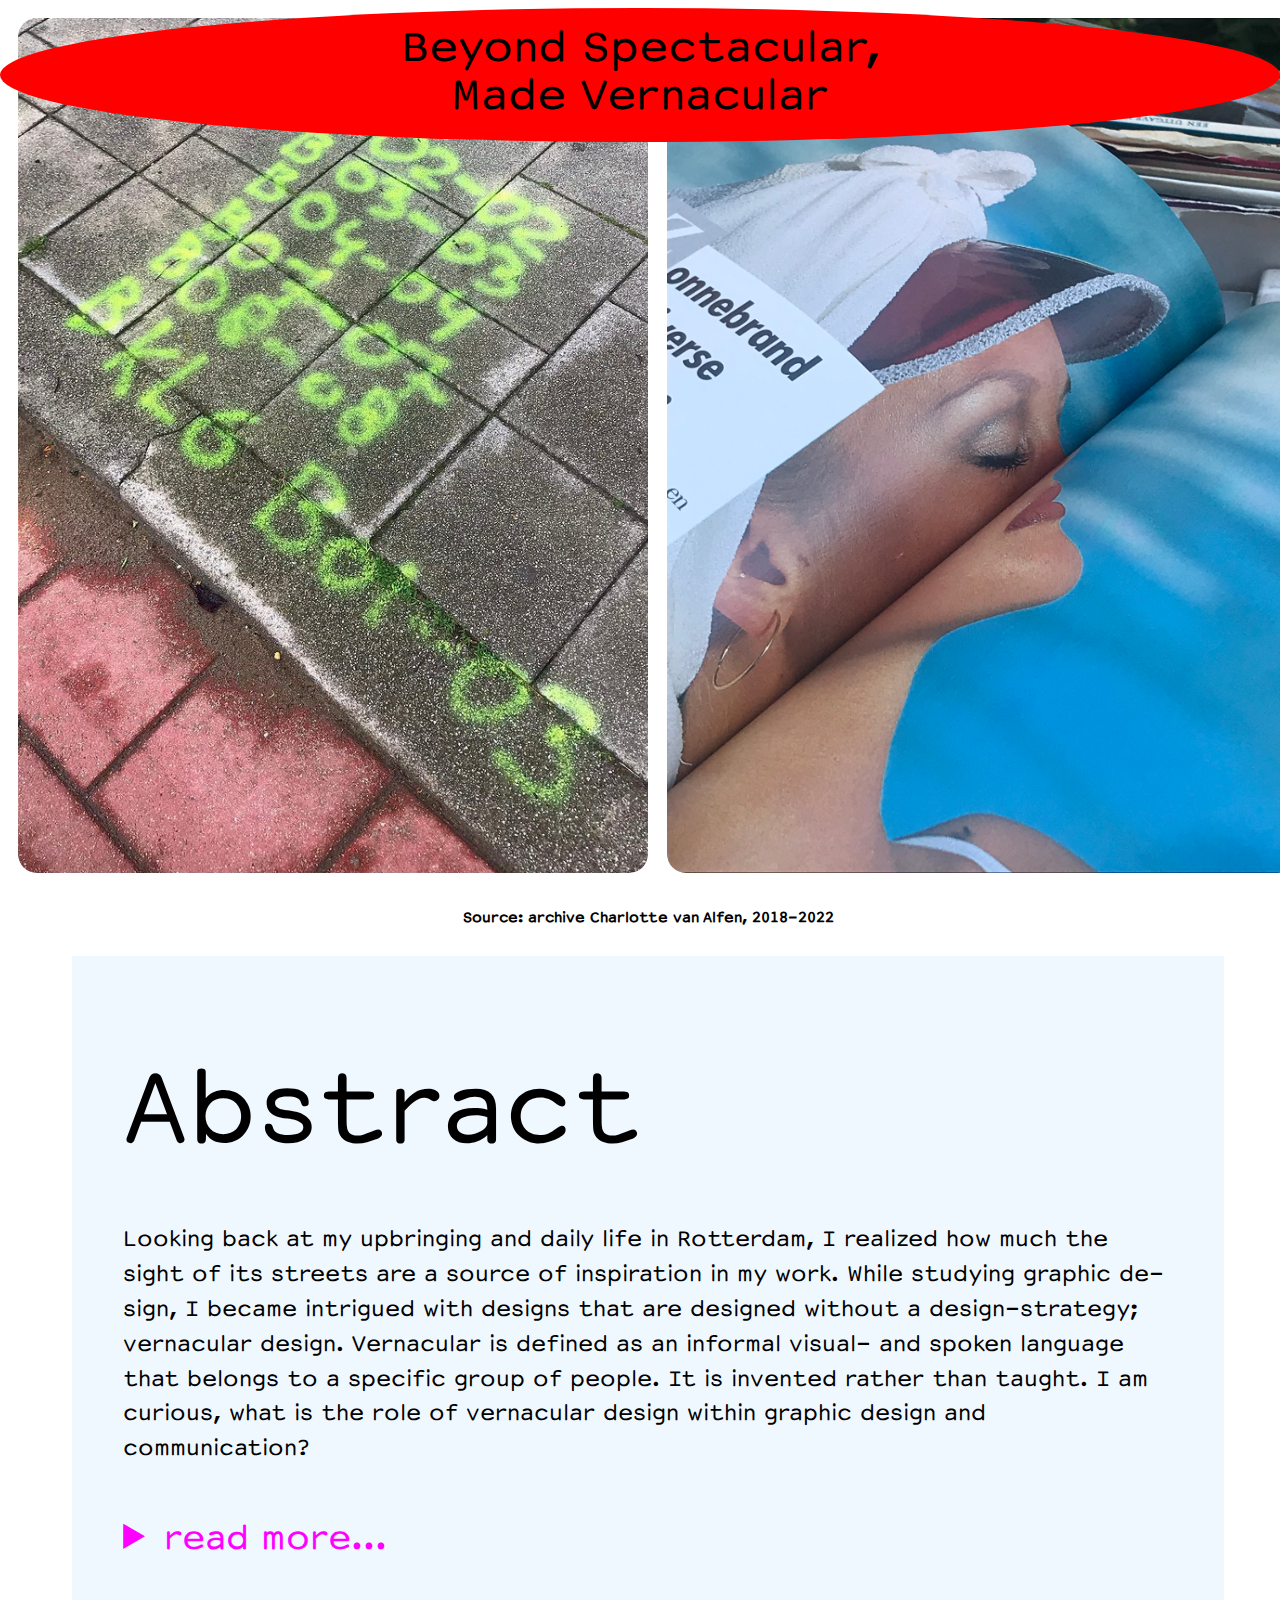
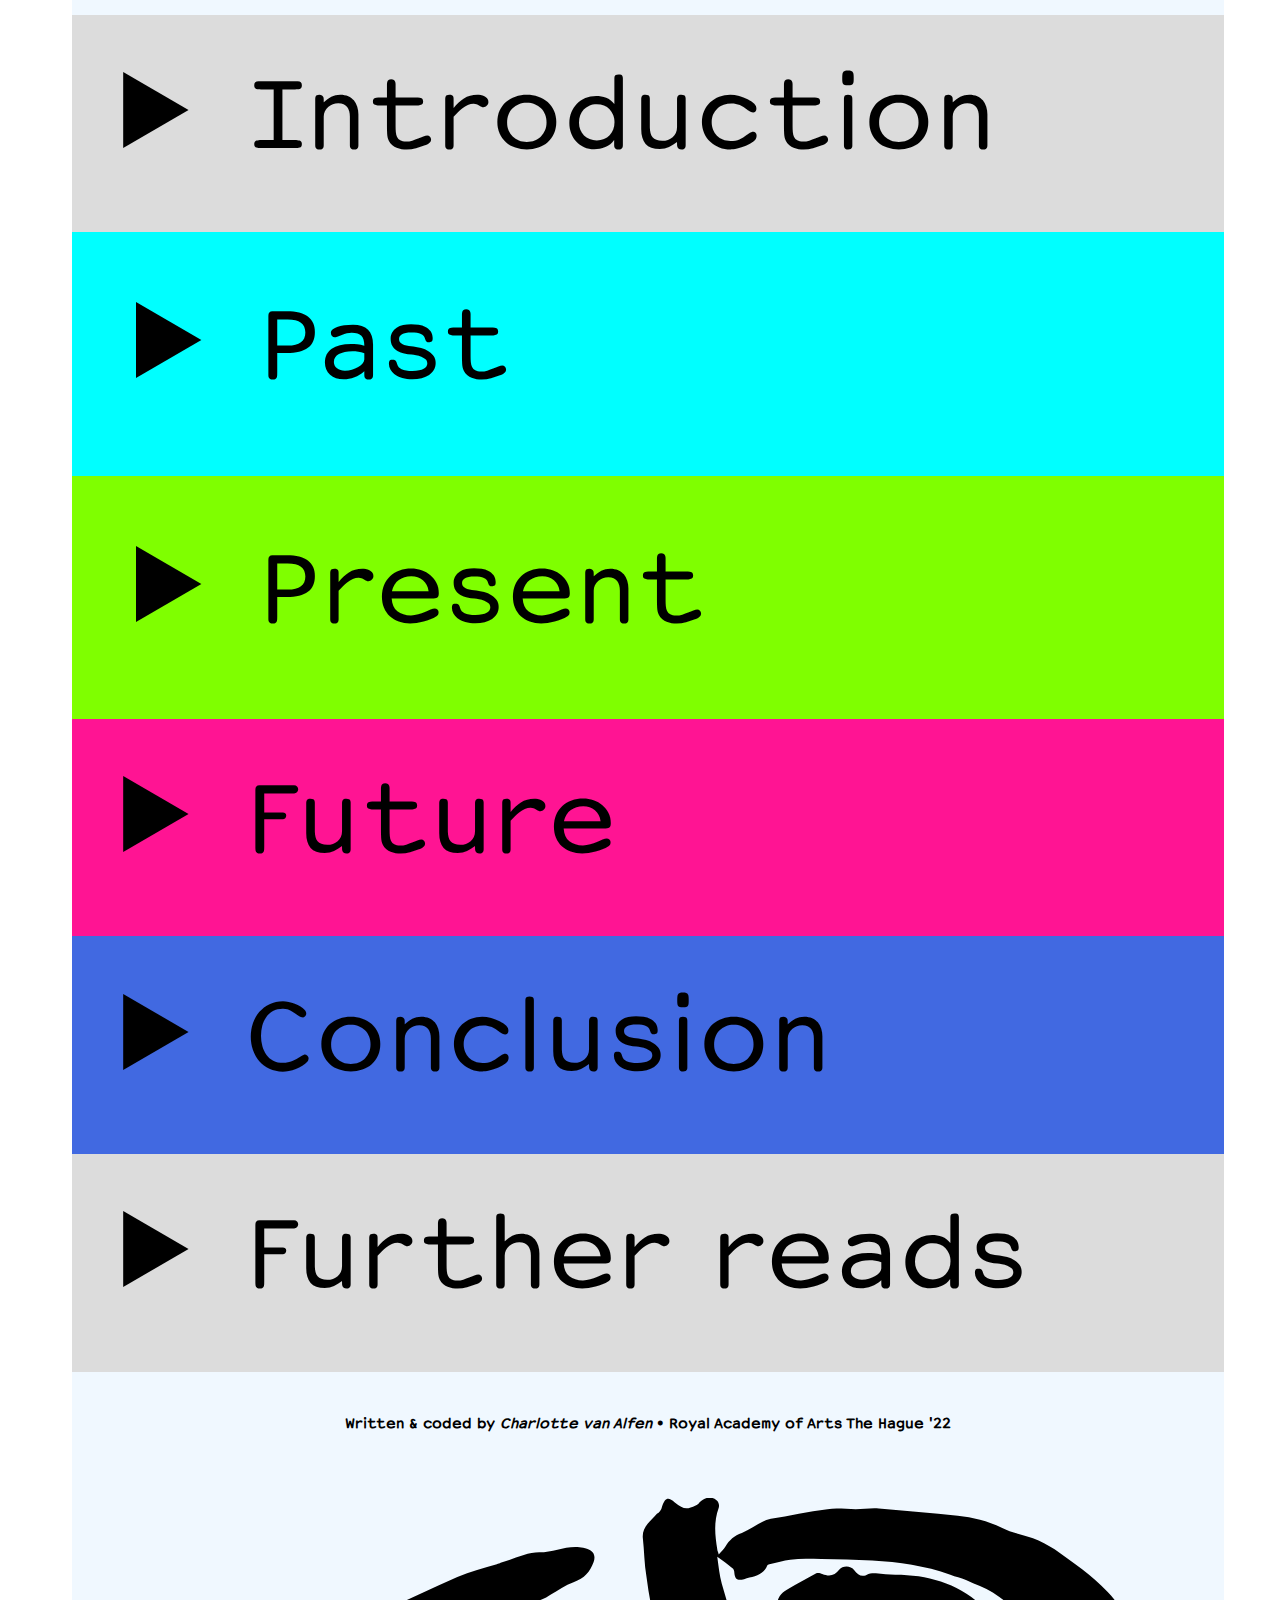
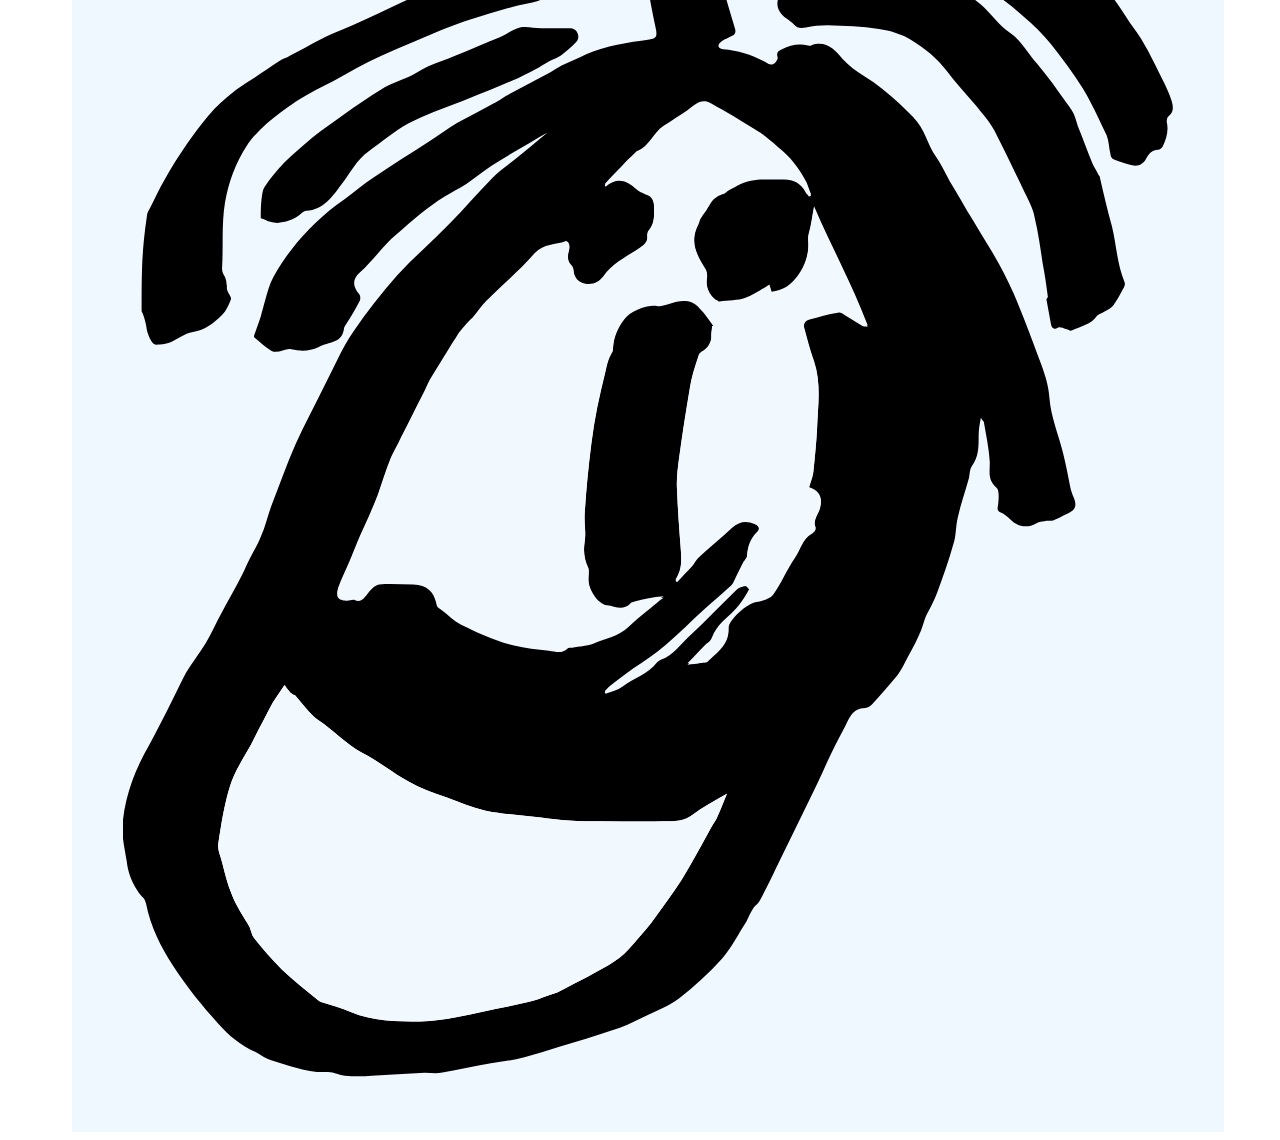
==== commit dff220ae: "updatessss" ====
--- a/index.html
+++ b/index.html
@@ -104,9 +104,10 @@
                 in an archive on my phone. I am constantly busy looking around me,
                 hunting for these little quirks or details in my surroundings. Things I
                 find please my eye. Because I am a sucker for design. And since you are
-                reading this, I assume you are too. am writing specifically to a first
-                year graphic design student. in case you aren’t, feel free to explore my
-                thesis all the same. In any case: I welcome you. Not that I am so much
+                reading this, I assume you are too. I am writing specifically to a first
+                year graphic design student. In case you aren’t, feel free to explore my
+                thesis all the same.</p> 
+                <p>I welcome you! Not that I am so much
                 above you, I am also just getting started. And I can tell you: the more
                 you learn the more you learn you don’t know anything. This thesis
                 started as an attempt to understand something of graphic design, but
@@ -861,10 +862,10 @@
                 <p>van Alfen, Charlotte. Char_spot. 2018-2022.<a class="external-link" href="https://www.instagram.com/char_spot/">
                 https://www.instagram<br>.com/char_spot/</a></p><br>
                 <hr>
-                <p>
+                <p class="thanks">
                     <i>Writing guidance by Dirk Vis and coding coaching by Thomas Buxo. <br><br>
                     A special thanks to Max Kisman, Rens Muis and Stephan Csikós for enriching me with their knowledge
-                    and to my brother, Faria, Jasmijn and Cami for their excellent (mental) support<br>
+                    and to my brother, Faria, Jasmijn and Cami for their excellent (mental) support.<br>
                 </i></p>
         </details>
     </section>
--- a/thesiswebsite.css
+++ b/thesiswebsite.css
@@ -236,6 +236,10 @@
   background-color: aliceblue;
 }
 
+p.thanks {
+  text-align: center;
+}
+
 *:focus {
   outline: none;
 }
